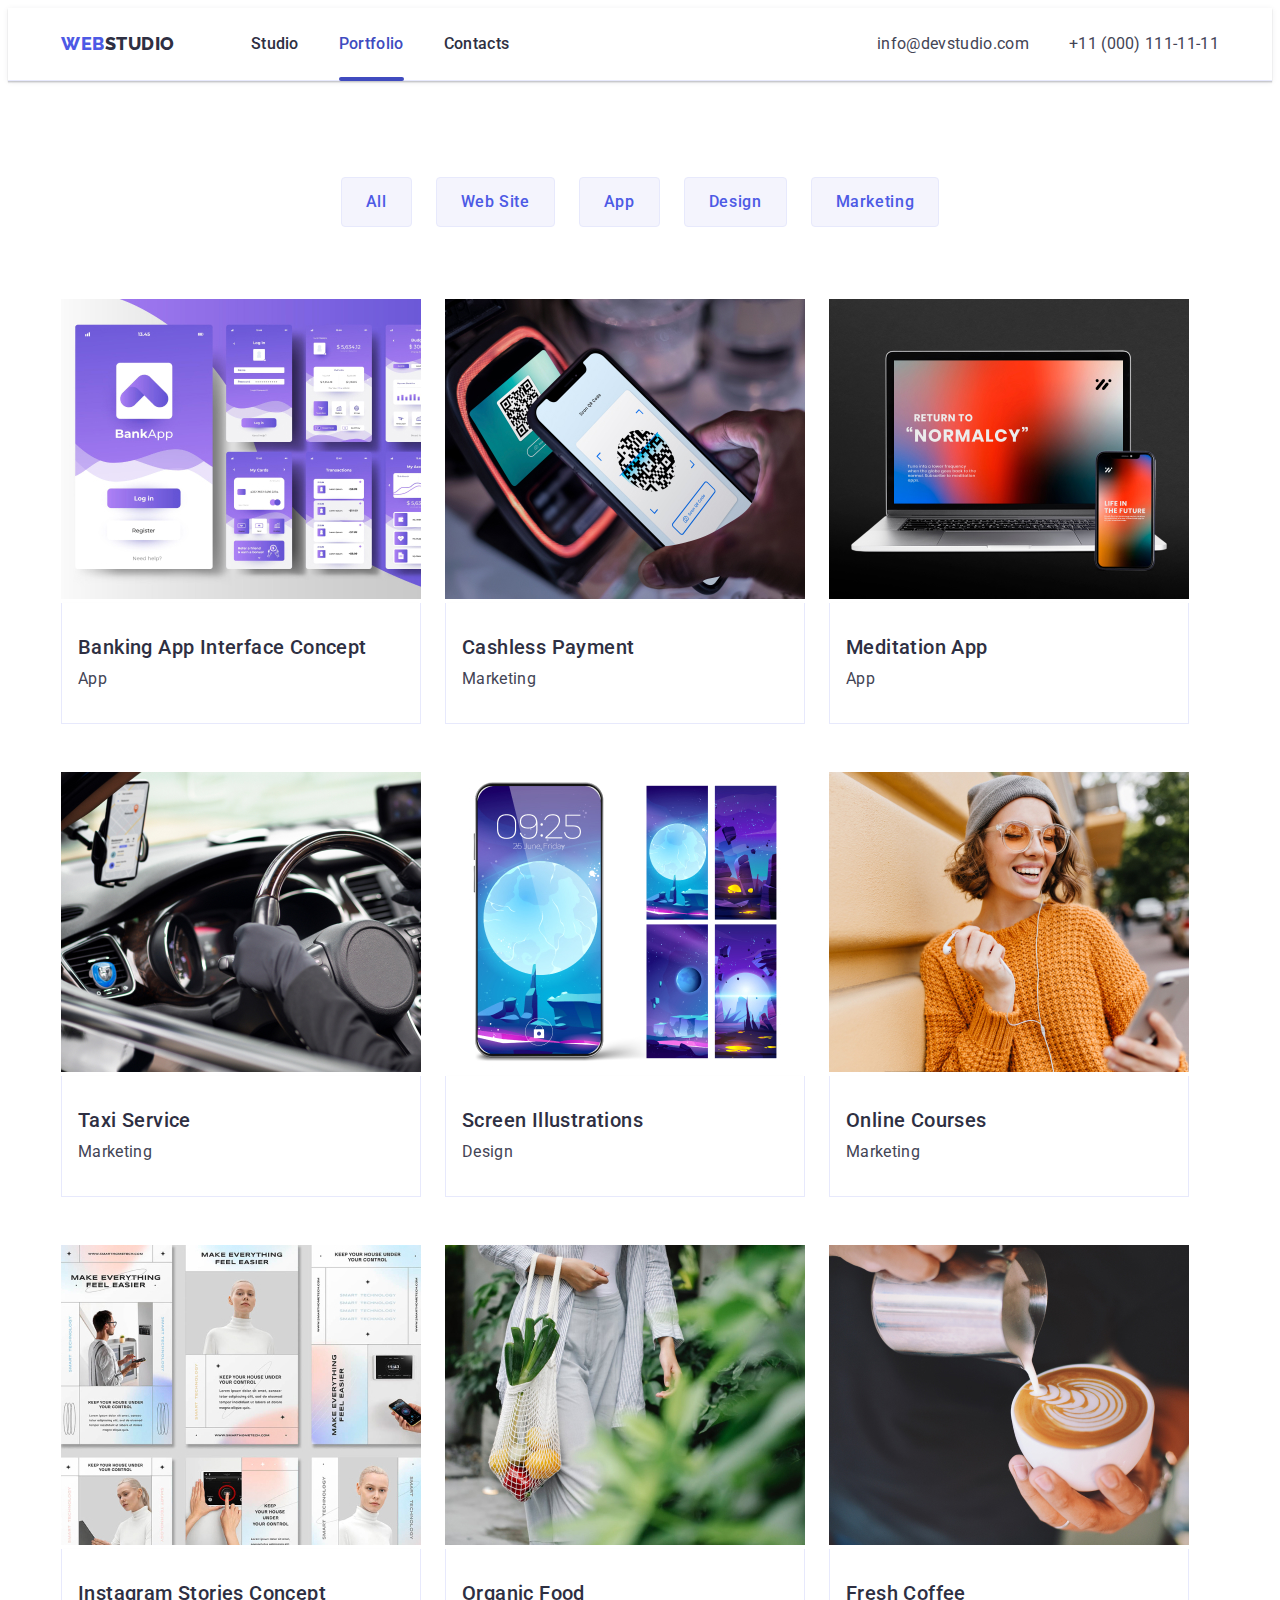
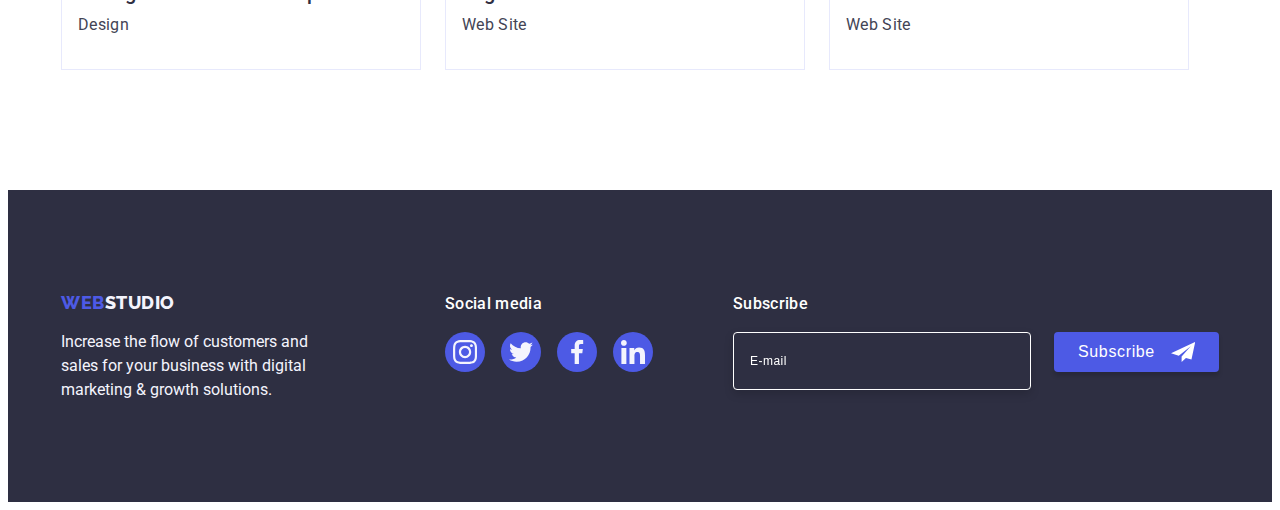
==== portfolio.html @ 1a167551 "Initial commit" ====
<!DOCTYPE html>
<html lang="en">

<head>
    <meta charset="UTF-8">
    <meta http-equiv="X-UA-Compatible" content="IE=edge">
    <meta name="viewport" content="width=device-width, initial-scale=1.0">
    <title>Portfolio</title>
    <link rel="preconnect" href="https://fonts.googleapis.com">
    <link rel="preconnect" href="https://fonts.gstatic.com" crossorigin>
    <link
        href="https://fonts.googleapis.com/css2?family=Raleway:wght@800&family=Roboto:wght@400;500;700;900&display=swap"
        rel="stylesheet">
    <link rel="stylesheet" href="https://cdnjs.cloudflare.com/ajax/libs/modern-normalize/1.1.0/modern-normalize.min.css"
        integrity="sha512-wpPYUAdjBVSE4KJnH1VR1HeZfpl1ub8YT/NKx4PuQ5NmX2tKuGu6U/JRp5y+Y8XG2tV+wKQpNHVUX03MfMFn9Q=="
        crossorigin="anonymous" referrerpolicy="no-referrer">
    <link rel="stylesheet" href="./css/styles.css">
</head>

<body class="page">
    <header class="header">
        <div class="container">
            <nav class="header-navigation">
                <a class="header-logo-web link" href="./index.html">Web<span
                        class="header-logo-studio link">Studio</span>
                </a>

                <ul class="header-navigation-list list">
                    <li class="header-navigation-item"><a class="header-navigation-link link "
                            href="./index.html">Studio</a>
                    </li>
                    <li class="header-navigation-item "><a class="header-navigation-link link current"
                            href="./portfolio.html">Portfolio</a>
                    </li>
                    <li class="header-navigation-item"><a class="header-navigation-link link " href="">Contacts</a>
                    </li>
                </ul>

                <address class="header-address">
                    <ul class="header-address-list list">
                        <li class="header-address-item item"><a class="header-address-link link"
                                href="mailto:info@devstudio.com">info@devstudio.com</a></li>
                        <li class="header-address-item item"><a class="header-address-link link"
                                href="tel:+110001111111">+11
                                (000)
                                111-11-11</a></li>
                    </ul>
                </address>
            </nav>


        </div>

    </header>
    <main>
        <section class="portfolio-main-section">
            <div class="container">
                <h1 class="portfolio-services" hidden>section2</h1>
                <ul class="portfolio-button-list list">
                    <li class="portfolio-button-list-item"><button class="portfolio-button" type="button">All</button>
                    </li>
                    <li class="portfolio-button-list-item"><button class="portfolio-button" type="button">Web
                            Site</button>
                    </li>
                    <li class="portfolio-button-list-item"><button class="portfolio-button" type="button">App</button>
                    </li>
                    <li class="portfolio-button-list-item"><button class="portfolio-button"
                            type="button">Design</button>
                    </li>
                    <li class="portfolio-button-list-item"><button class="portfolio-button"
                            type="button">Marketing</button>
                    </li>
                </ul>







                <ul class="portfolio-services-img-list list">
                    <li class="portfolio-services-img-list-item">
                        <a href="" class="portfolio-link link">
                            <div class="portfolio-wrapper">
                                <img class="portfolio-services-img-list-item-pic" src="./images/img_21.jpg"
                                    alt="mobile application screenshots" height="300" width="360" />
                                <p class="portfolio-services-overlay">
                                    14 Stylish and User-Friendly App Design Concepts · Task
                                    Manager App · Calorie Tracker App · Exotic Fruit Ecommerce
                                    App · Cloud Storage App
                                </p>
                            </div>
                            <div class="services-border">
                                <h2 class="portfolio-services-img-list-item-title">Banking App Interface Concept</h2>
                                <p class="portfolio-services-img-list-item-text">App</p>
                            </div>

                        </a>
                    </li>
                    <li class="portfolio-services-img-list-item">
                        <a href="" class="portfolio-link link">
                            <div class="portfolio-wrapper">
                                <img class="portfolio-services-img-list-item-pic" src="./images/img_22.jpg"
                                    alt="qr code payment" height="300" width="360" />
                                <p class="portfolio-services-overlay">
                                    14 Stylish and User-Friendly App Design Concepts · Task
                                    Manager App · Calorie Tracker App · Exotic Fruit Ecommerce
                                    App · Cloud Storage App
                                </p>
                            </div>
                            <div class="services-border">
                                <h2 class="portfolio-services-img-list-item-title">Cashless Payment</h2>
                                <p class="portfolio-services-img-list-item-text">Marketing</p>
                            </div>

                        </a>
                    </li>
                    <li class="portfolio-services-img-list-item">
                        <a href="" class="portfolio-link link">
                            <div class="portfolio-wrapper">
                                <img class="portfolio-services-img-list-item-pic" src="./images/img_23.jpg"
                                    alt="desctop and app verstion" height="300" width="360" />
                                <p class="portfolio-services-overlay">
                                    14 Stylish and User-Friendly App Design Concepts · Task
                                    Manager App · Calorie Tracker App · Exotic Fruit Ecommerce
                                    App · Cloud Storage App
                                </p>
                            </div>
                            <div class="services-border">
                                <h2 class="portfolio-services-img-list-item-title">Meditation App</h2>
                                <p class="portfolio-services-img-list-item-text">App</p>
                            </div>

                        </a>
                    </li>
                    <li class="portfolio-services-img-list-item">
                        <a href="" class="portfolio-link link">
                            <div class="portfolio-wrapper">
                                <img class="portfolio-services-img-list-item-pic" src="./images/img_24.jpg" alt="driver"
                                    height="300" width="360" />
                                <p class="portfolio-services-overlay">
                                    14 Stylish and User-Friendly App Design Concepts · Task
                                    Manager App · Calorie Tracker App · Exotic Fruit Ecommerce
                                    App · Cloud Storage App
                                </p>
                            </div>
                            <div class="services-border">
                                <h2 class="portfolio-services-img-list-item-title">Taxi Service</h2>
                                <p class="portfolio-services-img-list-item-text">Marketing</p>
                            </div>

                        </a>
                    </li>
                    <li class="portfolio-services-img-list-item">
                        <a href="" class="portfolio-link link">
                            <div class="portfolio-wrapper">
                                <img class="portfolio-services-img-list-item-pic" src="./images/img_25.jpg"
                                    alt="mobile screen logo" height="300" width="360" />
                                <p class="portfolio-services-overlay">
                                    14 Stylish and User-Friendly App Design Concepts · Task
                                    Manager App · Calorie Tracker App · Exotic Fruit Ecommerce
                                    App · Cloud Storage App
                                </p>
                            </div>
                            <div class="services-border">
                                <h2 class="portfolio-services-img-list-item-title">Screen Illustrations</h2>
                                <p class="portfolio-services-img-list-item-text">Design</p>
                            </div>

                        </a>
                    </li>
                    <li class="portfolio-services-img-list-item">
                        <a href="" class="portfolio-link link">
                            <div class="portfolio-wrapper">
                                <img class="portfolio-services-img-list-item-pic" src="./images/img_26.jpg"
                                    alt="woman with phone" height="300" width="360" />
                                <p class="portfolio-services-overlay">
                                    14 Stylish and User-Friendly App Design Concepts · Task
                                    Manager App · Calorie Tracker App · Exotic Fruit Ecommerce
                                    App · Cloud Storage App
                                </p>
                            </div>
                            <div class="services-border">
                                <h2 class="portfolio-services-img-list-item-title">Online Courses</h2>
                                <p class="portfolio-services-img-list-item-text">Marketing</p>
                            </div>

                        </a>
                    </li>
                    <li class="portfolio-services-img-list-item">
                        <a href="" class="portfolio-link link">
                            <div class="portfolio-wrapper">
                                <img class="portfolio-services-img-list-item-pic" src="./images/img_27.jpg"
                                    alt="baners examples" height="300" width="360" />
                                <p class="portfolio-services-overlay">
                                    14 Stylish and User-Friendly App Design Concepts · Task
                                    Manager App · Calorie Tracker App · Exotic Fruit Ecommerce
                                    App · Cloud Storage App
                                </p>
                            </div>
                            <div class="services-border">
                                <h2 class="portfolio-services-img-list-item-title">Instagram Stories Concept</h2>
                                <p class="portfolio-services-img-list-item-text">Design</p>
                            </div>

                        </a>
                    </li>
                    <li class="portfolio-services-img-list-item">
                        <a href="" class="portfolio-link link">
                            <div class="portfolio-wrapper">
                                <img class="portfolio-services-img-list-item-pic" src="./images/img_28.jpg"
                                    alt="food in bag" height="300" width="360" />
                                <p class="portfolio-services-overlay">
                                    14 Stylish and User-Friendly App Design Concepts · Task
                                    Manager App · Calorie Tracker App · Exotic Fruit Ecommerce
                                    App · Cloud Storage App
                                </p>
                            </div>
                            <div class="services-border">
                                <h2 class="portfolio-services-img-list-item-title">Organic Food</h2>
                                <p class="portfolio-services-img-list-item-text">Web Site</p>
                            </div>

                        </a>
                    </li>
                    <li class="portfolio-services-img-list-item">
                        <a href="" class="portfolio-link link">
                            <div class="portfolio-wrapper">
                                <img class="portfolio-services-img-list-item-pic" src="./images/img_29.jpg"
                                    alt="coffee in cup" height="300" width="360" />
                                <p class="portfolio-services-overlay">
                                    14 Stylish and User-Friendly App Design Concepts · Task
                                    Manager App · Calorie Tracker App · Exotic Fruit Ecommerce
                                    App · Cloud Storage App
                                </p>
                            </div>
                            <div class="services-border">
                                <h2 class="portfolio-services-img-list-item-title">Fresh Coffee</h2>
                                <p class="portfolio-services-img-list-item-text">Web Site</p>
                            </div>

                        </a>
                    </li>
                </ul>
            </div>
        </section>

    </main>
    <footer class="footer">
        <div class="container footer-container">
            <div class="footer-contacts-wrapper">
                <a class="footer-logo-web link" href="./index.html">Web<span
                        class="footer-logo-studio link">Studio</span>
                </a>
                <p class="footer-text">Increase the flow of customers and sales for your business with digital marketing
                    &
                    growth solutions.</p>
            </div>

            <div class="footer-social">
                <p class="footer-contacts-title">Social media</p>
                <ul class="footer-contacts-list list">
                    <li class="footer-contacts-list-item">
                        <a class="footer-link" href="">
                            <svg class="footer-button-icon" width="24" height="24">
                                <use href="./images/symbol-defs.svg#icon-instagram-2"></use>
                            </svg>
                        </a>
                    </li>
                    <li class="footer-contacts-list-item">
                        <a class="footer-link" href="">
                            <svg class="footer-button-icon" width="24" height="24">
                                <use href="./images/symbol-defs.svg#icon-twitter-1"></use>
                            </svg>
                        </a>
                    </li>
                    <li class="footer-contacts-list-item">
                        <a class="footer-link" href="">
                            <svg class="footer-button-icon" width="24" height="24">
                                <use href="./images/symbol-defs.svg#icon-facebook-1"></use>
                            </svg>
                        </a>
                    </li>
                    <li class="footer-contacts-list-item">
                        <a class="footer-link" href="">
                            <svg class="footer-button-icon" width="24" height="24">
                                <use href="./images/symbol-defs.svg#icon-linkedin-1"></use>
                            </svg>
                        </a>
                    </li>
                </ul>
            </div>
            <div class="footer-subscribe-wrapper">
                <p class="footer-subscribe__title">Subscribe</p>
                <form class="footer-subscribe-form" name="subscribe">
                    <label class="subscribe-email" for="subscribe-email"></label>
                    <input class="footer-subscribe-input" type="email" name="subscribe-email" id="subscribe-email"
                        placeholder="E-mail" />
                    <button class="footer-subscribe-button" type="submit">
                        Subscribe
                        <svg class="subscribe-icon" width="24px" height="24px">
                            <use href="./images/footer-subscribe-symbol-defs.svg#icon-footer-subscribe"></use>
                        </svg>
                    </button>
                </form>
            </div>
        </div>

        </div>

    </footer>

</body>

</html>
---- css/styles.css ----
/* main text color #2E2F42*/
  /* secondary color #434455*/
  /* accent #F4F4FD*/
  /* secondary accent #FFFFFF */
  /* backgroung main #FFFFFF*/
  /* background  hero #2E2F42*/
  /* background team #F4F4FD */

  :root {
      --primary-text-color: #2E2F42;
      --title-text-color: #434455;
      --main-accent-color: #4D5AE5;
      --accent-color: #F4F4FD;
      --main-buton-color: #404BBF;
      --secondary-accent-color: #FFFFFF;
      --backgroung-main-color: #FFFFFF;
      --background-hero-color: #2E2F42;
      --background-team-color: #F4F4FD;
      --backgroung-button-color: #404BBF;
      --border-button-color: #E7E9FC;
      --form-color: #8e8f99;
  }


  /* Body */
  body {
      background-color: var(--backgroung-main-color);
      color: var(--title-text-color);

      font-family: 'Roboto', sans-serif;

  }

  .img {
      display: block;
      width: 100%;
      height: auto;
  }

  h1,
  h2,
  h3,
  h4,
  h5,
  h6,
  p {
      margin-top: 0;
      margin-bottom: 0;
  }

  .list {
      list-style: none;
      padding-left: 0;
      margin: 0;

  }

  .link {
      text-decoration: none;
  }

  .img {
      display: block;
      max-width: 100%;
      height: auto;


  }

  /* List tag */
  .list {
      list-style: none;
      text-decoration: none
  }



  /* Link tag */
  .link {}

  /* Header */
  .header {
      border-bottom: 1px solid #E7E9FC;
      box-shadow: 0px 2px 1px rgba(46, 47, 66, 0.08),
          0px 1px 1px rgba(46, 47, 66, 0.16), 0px 1px 6px rgba(46, 47, 66, 0.08);

  }

  .container {
      width: 1158px;
      margin-left: auto;
      margin-right: auto;
      padding-left: 15px;
      padding-right: 15px;


  }




  .header-navigation {
      display: flex;
      align-items: center;
  }

  .header-logo-web {
      color: var(--main-accent-color);

      font-family: 'Raleway', sans-serif;
      font-weight: 800;
      font-size: 18px;
      line-height: 1.17;
      letter-spacing: 0.03em;
      text-transform: uppercase
  }

  .header-logo-studio {
      color: var(--primary-text-color);


  }

  .header-navigation-link {
      color: var(--primary-text-color);


      font-weight: 500;
      font-size: 16px;
      line-height: 1.5;
      letter-spacing: 0.02em;
      display: block;
      padding-top: 24px;
      padding-bottom: 24px;
      transition: color 250ms cubic-bezier(0.4, 0, 0.2, 1);
  }

  .header-navigation-list {
      color: var(--primary-text-color);
      margin-top: 0;
      margin-bottom: 0;
      display: flex;
      margin-left: 76px;
      padding-left: 0;

  }

  .header-navigation-link:hover {
      color: var(--main-buton-color);


  }

  .header-navigation-link .link.current {
      color: var(--current-buton-color);

  }

  .header-navigation-link:focus {
      color: var(--main-buton-color);

  }

  .header-navigation-item {
      margin-right: 40px;
      display: block;

  }

  .visually-hidden {
      position: absolute;
      width: 1px;
      height: 1px;
      margin: -1px;
      border: 0;
      padding: 0;

      white-space: nowrap;
      clip-path: inset(100%);
      clip: rect(0 0 0 0);
      overflow: hidden;
  }

  .current {
      color: var(--main-buton-color);
      position: relative;
  }

  .current::after {
      content: "";
      display: block;
      width: 100%;
      height: 4px;
      border-radius: 2px;
      background-color: var(--main-buton-color);
      position: absolute;
      bottom: -1px;
  }


  .container .header-navigation {
      display: flex;
  }

  .header-navigation-item:last-child {
      margin-right: 0;
  }


  .header-address {
      font-style: normal;
      margin-left: auto;
  }

  .header-address-list {
      padding: 0;
      margin: 0;
      display: flex;
      margin-left: auto;

  }

  .header-address-item {}

  .header-address-list .item+.item {
      margin-left: 40px;

  }

  .header-address-link {
      color: var(--title-text-color);

      font-size: 16px;
      line-height: 1.5;
      font-style: normal;
      letter-spacing: 0.02em;
      padding-bottom: 24px;
      padding-top: 24px;
      display: block;
      transition: color 250ms cubic-bezier(0.4, 0, 0.2, 1);
  }

  .header-address-link:hover {
      color: var(--backgroung-button-color);

  }


  .header-address-link:focus {
      color: var(--backgroung-button-color);

  }

  /* Main 1*/
  .hero-section {
      background-color: var(--background-hero-color);
      text-align: center;

      display: block;

      padding-top: 188px;
      padding-bottom: 188px;

      max-width: 1440px;

      margin-left: auto;
      margin-right: auto;
      background-image: linear-gradient(to right,
              rgba(46, 47, 66, 0.7),
              rgba(46, 47, 66, 0.7)),
          url(../images/people-office\ 1\ \(1\).jpg);
      background-repeat: no-repeat;
      background-size: cover;
      background-position: center;












  }

  .hero-section-text {
      color: var(--secondary-accent-color);

      font-weight: 700;
      font-size: 56px;
      line-height: 1.07;
      text-align: center;
      letter-spacing: 0.02em;
      max-width: 496px;
      margin: 0 auto;





  }

  .hero-section-button {
      color: var(--secondary-accent-color);
      background-color: var(--main-accent-color);

      font-family: "Roboto", sans-serif;
      font-weight: 500;
      font-size: 16px;
      line-height: 1.5;
      letter-spacing: 0.04em;
      cursor: pointer;
      padding: 16px 32px;
      text-align: center;
      border-radius: 4px;
      border-color: transparent;
      margin-top: 48px;
      box-shadow: 0px 4px 4px rgba(0, 0, 0, 0.15);
      transition: background-color 250ms cubic-bezier(0.4, 0, 0.2, 1);




  }



  .hero-section-button:hover {
      color: var(--secondary-accent-color);
      background-color: var(--backgroung-button-color)
  }

  .hero-section-button:focus {
      color: var(--secondary-accent-color);
      background-color: var(--backgroung-button-color)
  }

  /*modal*/
  .backdrop {
      position: fixed;
      top: 0;
      left: 0;
      width: 100%;
      height: 100%;
      opacity: 1;
      background-color: rgba(46, 47, 66, 0.4);
      transition: opacity 250ms cubic-bezier(0.4, 0, 0.2, 1),
          visibility 250ms cubic-bezier(0.4, 0, 0.2, 1);
  }

  .backdrop.is-hidden {
      opacity: 0;
      pointer-events: none;
      visibility: hidden;
  }

  .modal {
      position: absolute;
      padding-top: 72px;
      padding-right: 24px;
      padding-left: 24px;
      padding-bottom: 24px;

      top: 50%;
      left: 50%;
      transform: translate(-50%, -50%);
      width: 408px;
      height: 584px;
      background-color: #fcfcfc;
      box-shadow: 0px 1px 1px rgba(0, 0, 0, 0.14), 0px 1px 3px rgba(0, 0, 0, 0.12),
          0px 2px 1px rgba(0, 0, 0, 0.2);
      border-radius: 4px;
      transition: opacity 250ms cubic-bezier(0.4, 0, 0.2, 1),
          visibility 250ms cubic-bezier(0.4, 0, 0.2, 1);
  }

  .button-close-window {
      position: absolute;
      top: 24px;
      right: 24px;
      display: flex;
      justify-content: center;
      align-items: center;
      width: 24px;
      height: 24px;
      background-color: var(--border-button-color);
      border: 1px solid rgba(0, 0, 0, 0.1);
      border-radius: 50%;
      transition: background-color 250ms cubic-bezier(0.4, 0, 0.2, 1),
          fill 250ms cubic-bezier(0.4, 0, 0.2, 1);
      cursor: pointer;
  }

  .button-close-window:hover {
      fill: var(--secondary-accent-color);
      background-color: var(--backgroung-button-color);
  }

  .button-close-window:focus {
      fill: var(--secondary-accent-color);
      background-color: var(--backgroung-button-color);
  }

  .modal-title {
      font-weight: 500;
      font-size: 16px;
      line-height: 1.5;
      text-align: center;
      letter-spacing: 0.02em;
      color: var(--primary-text-color);
      margin-bottom: 16px;
  }

  .form-recall-button {
      display: block;
      margin: 0 auto;
      width: 169px;
      padding: 16px 32px;
      background: var(--main-accent-color);
      border: none;
      border-radius: 4px;
      cursor: pointer;
      font-size: 16px;
      line-height: 1.5;
      font-weight: 700;
      box-shadow: 0px 4px 4px rgba(0, 0, 0, 0.15);
      color: var(--secondary-accent-color);
      letter-spacing: 0.04em;
  }

  .form-field {
      margin-bottom: 8px;



  }

  .form-field-label {
      display: block;
      font-size: 12px;
      letter-spacing: 0.04em;
      line-height: 1.17;
      color: var(--form-color);
      margin-bottom: 4px;

  }

  .form-field-wrapper {
      position: relative;
  }

  .form-field-wrapper:focus-within .form-field-input {
      border-color: var(--main-accent-color);
  }

  .form-field-wrapper:focus-within .form-field-icon {
      fill: var(--main-accent-color);
  }

  .form-field-comment {
      margin-bottom: 16px;
  }

  .form-field-comment:focus-within .comment-input {
      border-color: var(--main-accent-color);
  }

  .form-field-input {

      padding-left: 34px;
      width: 100%;
      height: 40px;
      border: 1px solid rgba(46, 47, 66, 0.4);
      border-radius: 4px;
      outline: transparent;
      transition-property: border-color;
      transition-duration: 250ms;
      transition-timing-function: cubic-bezier(0.4, 0, 0.2, 1);
  }

  .form-field-input::placeholder {
      line-height: 1.17;
      letter-spacing: 0.01em;
      color: rgba(46, 47, 66, 0.4);

  }

  .comment-input {
      display: block;
      height: 120px;
      width: 100%;
      padding: 8px 16px;
      resize: none;
      font-size: 12px;
      border: 1px solid rgba(46, 47, 66, 0.4);
      border-radius: 4px;
      outline: transparent;
      transition-property: border-color;
      transition-duration: 250ms;
      transition-timing-function: cubic-bezier(0.4, 0, 0.2, 1);
  }

  .form-field-icon {
      position: absolute;
      top: 50%;
      left: 12px;
      transform: translateY(-50%);
      fill: var(--background-hero-color);
      transition: fill 250ms cubic-bezier(0.4, 0, 0.2, 1);
  }

  .check-wrapper {
      display: flex;
      align-items: center;
      justify-content: center;
      margin-bottom: 24px;
      gap: 8px;
      cursor: pointer;


  }

  .check-input {
      width: 1px;
      height: 1px;
      margin: -1px;
      border: 0;
      padding: 0;
      white-space: nowrap;
      clip-path: inset(100%);
      clip: rect(0 0 0 0);
      overflow: hidden;
  }

  .check-input:checked~.check-icon-complete {
      fill: var(--background-team-color);
      background-color: var(--backgroung-button-color);
      border: 0px solid var(--main-accent-color);
      padding: 4px 3px;
  }

  .check-icon-complete {
      fill: transparent;
      border: 2px var(--form-color) solid;
      border-radius: 2px;
      transition: fill 250ms, border-color 250ms cubic-bezier(0.4, 0, 0.2, 1);
  }

  .check-privacy-text {
      display: block;
      line-height: 1.17;
      font-size: 12px;
      line-height: 14px;
      letter-spacing: 0.04em;
      color: var(--form-color);
  }

  .form-recall-button {
      display: block;
      margin: 0 auto;
      width: 169px;
      padding: 16px 32px;
      background: var(--main-accent-color);
      border: none;
      border-radius: 4px;
      cursor: pointer;
      font-size: 16px;
      line-height: 1.5;
      font-weight: 700;
      box-shadow: 0px 4px 4px rgba(0, 0, 0, 0.15);
      color: var(--backgroung-main-color);
      letter-spacing: 0.04em;
  }

  .policy-link {
      color: var(--main-accent-color);
      text-decoration: underline;
  }

  /* Main 2 */
  .goals-section {
      padding-top: 120px;
      padding-bottom: 120px;
  }

  .goals-section-title {
      margin-top: 0;
  }

  .goals-section-list {
      margin-top: 0;
      padding-left: 0;
      display: flex;
      margin-bottom: 0;
  }

  .goals-section-list-item {
      margin-right: 24px;
  }

  .goals-section-list-item::before {
      display: block;
      height: 112px;
      background-color: var(--accent-color);
      content: "";

      background-repeat: no-repeat;
      background-position: center;
      margin-bottom: 8px;
  }

  .goals-section-list-item.strategy::before {
      background-image: url(../images/Group\ \(4\).svg);


  }

  .goals-section-list-item.punctuality::before {
      background-image: url(../images/clock\ 1.svg);


  }

  .goals-section-list-item.diligence::before {
      background-image: url(../images/diagram\ 1.svg);


  }

  .goals-section-list-item.technologies::before {
      background-image: url(../images/astronaut\ 1.svg);


  }

  .goals-section-list-item:last-child {
      margin-right: 0;
  }

  .goals-section-list-title {
      color: var(--primary-text-color);

      font-weight: 500;
      font-size: 20px;
      line-height: 1.2;
      letter-spacing: 0.02em;


  }

  .goals-section-list-text {
      color: var(--title-text-color);

      font-size: 16px;
      line-height: 1.5;
      letter-spacing: 0.02em;
      margin-top: 8px;
      width: 264px;



  }

  .goals-section-list-text:last-child {
      margin-right: 0;
  }

  /* Main 3 */
  .examples {

      padding-bottom: 120px;
  }

  .examples-title {
      color: var(--primary-text-color);

      font-weight: 700;
      font-size: 36px;
      line-height: 1.11;
      text-align: center;
      letter-spacing: 0.02em;
      text-transform: capitalize;

  }

  .examples-list {
      margin-bottom: 0;
      margin-top: 72px;
      display: flex;
      justify-content: center;
      padding-left: 0;
  }

  .examples-list-item {
      margin-right: 24px;
      margin-left: 0;

  }


  .examples-list-item:last-child {
      margin-right: 0;
  }



  .examples-list-img {}

  /* Main 4 */
  .team-section {
      background-color: var(--background-team-color);

      padding-top: 120px;
      padding-bottom: 120px;

      text-align: center;
      justify-content: center;
      align-items: center;

      display: block;




  }

  .team-title {
      color: var(--primary-text-color);

      font-weight: 700;
      font-size: 36px;
      line-height: 1.11;
      text-align: center;
      letter-spacing: 0.02em;
      text-transform: capitalize;






  }

  .team-list {

      margin-top: 72px;
      margin-left: 0;
      display: flex;
      justify-content: center;
      align-items: center;
      padding-left: 0;
      margin-bottom: 0;

  }

  .team-list-item {
      background-color: var(--backgroung-main-color);

      margin-right: 24px;
      margin-left: 0;
      padding-bottom: 32px;
      box-shadow: 0px 1px 6px rgba(46, 47, 66, 0.08), 0px 1px 1px rgba(46, 47, 66, 0.16), 0px 2px 1px rgba(46, 47, 66, 0.08);
      border-radius: 0px 0px 4px 4px;
  }

  .team-list-item:last-child {
      margin-right: 0;
  }

  .team-list-item-img {

      margin-bottom: 32px;
  }

  .team-list-item-title {
      color: var(--primary-text-color);

      font-weight: 500;
      font-size: 20px;
      line-height: 1.2;
      text-align: center;
      letter-spacing: 0.02em;



  }

  .team-list-item-text {
      color: var(--title-text-color);

      font-size: 16px;
      line-height: 1.5;
      text-align: center;
      letter-spacing: 0.02em;
      margin-top: 8px;



  }

  .team-socmedia-list {
      display: flex;
      justify-content: center;
      gap: 24px;
      margin-top: 8px;
  }

  .team-socmedia-item {
      width: 40px;
      height: 40px;
  }

  .team-socmedia-link {
      width: 100%;
      height: 100%;
      border-radius: 50%;
      background-color: var(--main-accent-color);
      color: var(--secondary-accent-color);
      display: flex;
      align-items: center;
      justify-content: center;

      transition: background-color 250ms cubic-bezier(0.4, 0, 0.2, 1);
  }

  .team-socmedia-link:hover,
  .team-socmedia-link:focus {
      background-color: var(--backgroung-button-color);
  }

  .team-socmedia-icon {
      fill: currentColor;
  }

  .customers {
      padding-top: 120px;
      padding-bottom: 120px;
  }

  .customers-title {
      text-align: center;
      font-size: 36px;
      font-weight: 700;
      text-align: center;
      letter-spacing: 0.02em;
      text-transform: capitalize;
      color: var(--primary-text-color);
      line-height: 1.11;
      margin-bottom: 72px;
  }

  .customer-list {
      display: flex;
      align-items: center;
      justify-content: center;
      gap: 24px;

  }

  .customers-link {
      display: flex;
      align-items: center;
      justify-content: center;
      width: 168px;
      height: 88px;
      border-radius: 4px;
      border: 1px solid #8E8F99;
      transition: border 250ms cubic-bezier(0.4, 0, 0.2, 1), fill 250ms cubic-bezier(0.4, 0, 0.2, 1);
  }

  .customers-icon {
      width: 104px;
      height: 56px;
      fill: #8e8f99;
  }

  .customers-link:is(:hover, :focus) {
      border: 1px solid var(--backgroung-button-color);

  }

  .customers-link:is(:hover, :focus) .customers-icon {
      fill: #404BBF;
  }

  /* Footer */
  .footer {
      background-color: var(--background-hero-color);

      text-decoration: none;
      padding-top: 102px;
      padding-bottom: 100px;
      display: flex;
  }



  .footer-logo-web {
      color: var(--main-accent-color);

      font-family: 'Raleway', sans-serif;
      font-style: normal;
      font-weight: 800;
      font-size: 18px;
      line-height: 1.17;
      letter-spacing: 0.03em;
      text-transform: uppercase;


  }

  .footer-logo-studio {
      color: var(--accent-color);



  }

  .footer-text {
      color: var(--accent-color);
      font-family: 'Roboto';

      font-size: 16px;
      line-height: 1.5;
      width: 264px;
      margin-top: 17px;



  }

  .footer-container {

      display: flex;
  }

  .footer-contacts {}

  .footer-contacts-wrapper {
      margin-right: 120px;
  }

  .footer-contacts-list {
      width: 208px;
      display: flex;
      justify-content: space-between;
  }

  .footer-contacts-list-item {
      width: 40px;
      height: 40px;
  }

  .footer-contacts-title {
      color: var(--secondary-accent-color);
      display: inline-block;
      font-weight: 500;
      font-size: 16px;
      line-height: 1.5;
      letter-spacing: 0.02em;
      margin-bottom: 16px;


  }

  .footer-link {
      display: flex;
      justify-content: center;
      align-items: center;
      width: 40px;
      height: 40px;
      border-radius: 50%;
      background-color: var(--main-accent-color);
      color: var(--secondary-accent-color);
      transition: background-color 250ms cubic-bezier(0.4, 0, 0.2, 1);
  }

  .footer-link:hover,
  .footer-link:focus {
      background-color: #31D0AA;
  }

  .footer-button {
      padding: 0;
      width: 100%;
      height: 100%;
      display: flex;
      justify-content: center;
      align-items: center;
      border-radius: 50%;

  }

  .footer-button-icon {

      fill: currentColor;

  }

  .footer-link {}

  .footer-subscribe__title {
      font-weight: 500;
      line-height: 1.5;
      letter-spacing: 0.02em;
      color: var(--backgroung-main-color);
      margin-bottom: 16px;

  }

  .footer-subscribe-form {
      display: flex;
  }

  .footer-subscribe-wrapper {
      margin-left: 80px;
  }


  .footer-subscribe-input {

      width: 264px;
      padding: 8px 16px;
      height: 40px;
      font-size: 12px;
      letter-spacing: 0.04em;
      color: #ffffff;
      background: var(--background-hero-color);
      border: 1px solid var(--backgroung-main-color);
      filter: drop-shadow(0px 4px 4px rgba(0, 0, 0, 0.15));
      border-radius: 4px;
      outline: none;
      transition: border-color 250ms cubic-bezier(0.4, 0, 0.2, 1);

  }

  .footer-subscribe-input:focus {
      border: 1px solid var(--main-accent-color);
  }

  .footer-subscribe-input::placeholder {
      color: var(--backgroung-main-color);
  }

  .footer-subscribe-button {
      /* position: relative; */
      display: flex;
      align-items: center;
      gap: 16px;
      margin-left: 23px;
      width: 165px;
      height: 40px;
      color: var(--backgroung-main-color);
      background-color: var(--main-accent-color);
      border: none;
      border-radius: 4px;
      text-align: left;
      padding: 8px 0px 8px 24px;
      font-weight: 500;
      font-size: 16px;
      line-height: 1.5;
      letter-spacing: 0.04em;
      cursor: pointer;
      box-shadow: 0px 4px 4px rgba(0, 0, 0, 0.15);
      transition: background-color 250ms cubic-bezier(0.4, 0, 0.2, 1),
          box-shadow 250ms cubic-bezier(0.4, 0, 0.2, 1);
  }

  .footer-subscribe-button:hover,
  .footer-subscribe-button:focus {
      background-color: var(--main-buton-color);
      box-shadow: 0px 4px 4px rgba(0, 0, 0, 0.15);
  }

  .subscribe-icon {
      fill: var(--backgroung-main-color);
  }


  /* Portfolio page 2 */

  .portfolio-main-section {

      padding-top: 96px;
      padding-bottom: 120px;
  }

  .portfolio-button-list {

      margin-bottom: 72px;
      display: flex;
      justify-content: center;
      padding-left: 0;
      margin-top: 0;


  }



  .portfolio-button-list-item {
      margin-right: 24px;
  }

  .portfolio-button-list-item:last-child {
      margin-right: 0;
  }

  .portfolio-button {
      background-color: var(--accent-color);
      color: var(--main-accent-color);

      font-family: "Roboto", sans-serif;
      font-weight: 500;
      font-size: 16px;
      line-height: 1.5;
      align-items: center;
      text-align: center;
      letter-spacing: 0.04em;
      cursor: pointer;
      padding: 12px 24px;
      border: 1px solid;
      border-radius: 4px;
      border-color: var(--border-button-color);
      transition: background-color 250ms cubic-bezier(0.4, 0, 0.2, 1),
          color 250ms cubic-bezier(0.4, 0, 0.2, 1),
          border-color 250ms cubic-bezier(0.4, 0, 0.2, 1),
          box-shadow 250ms cubic-bezier(0.4, 0, 0.2, 1);


  }

  .portfolio-button:hover {
      background-color: var(--backgroung-button-color);
      color: var(--secondary-accent-color);
      border-color: transparent;
      box-shadow: 0px 3px 1px rgba(0, 0, 0, 0.1), 0px 2px 1px rgba(0, 0, 0, 0.08),
          0px 2px 2px rgba(0, 0, 0, 0.12);

  }

  .portfolio-button:focus {
      background-color: var(--backgroung-button-color);
      color: var(--secondary-accent-color);
      border-color: transparent;
      box-shadow: 0px 3px 1px rgba(0, 0, 0, 0.1), 0px 2px 1px rgba(0, 0, 0, 0.08),
          0px 2px 2px rgba(0, 0, 0, 0.12);
  }

  /* Main 2 */



  .portfolio-services {}

  .portfolio-services-img-list {

      display: flex;
      flex-wrap: wrap;
      gap: 48px 24px;
  }

  .portfolio-services-overlay {
      position: absolute;
      font-size: 16px;
      line-height: 1.5;
      letter-spacing: 0.02em;
      color: var(--backgroung-main-color);
      background: var(--main-accent-color);
      box-shadow: 0px 4px 4px rgba(0, 0, 0, 0.25);
      padding: 40px 32px;
      transition: transform 250ms cubic-bezier(0.4, 0, 0.2, 1);
      display: block;
      height: 100%;

  }

  .portfolio-link:hover .portfolio-services-overlay {
      transform: translateY(-100%);
  }

  .portfolio-link:focus .portfolio-services-overlay {
      transform: translateY(-100%);
  }

  .portfolio-wrapper {
      position: relative;
      overflow: hidden;
  }

  .portfolio-services-img-list-item {}

  .portfolio-link {
      margin-top: 0;
      padding-top: 0;

  }

  .services-border {

      border-bottom: 1px solid #E7E9FC;
      border-left: 1px solid #E7E9FC;
      border-right: 1px solid #E7E9FC;


      padding-top: 32px;
      padding-bottom: 32px;
      padding-left: 16px;
      padding-right: 16px;

  }

  .portfolio-services-img-list-item:nth-last-child(-n+3) {}



  .portfolio-services-img-list-item:nth-child(3n) {}

  .portfolio-link {
      color: var(--background-hero-color);
      display: block;
      transition: box-shadow 250ms cubic-bezier(0.4, 0, 0.2, 1);
  }

  .portfolio-link:hover,
  .portfolio-link:focus {
      box-shadow: 0px 1px 6px rgba(46, 47, 66, 0.08), 0px 1px 1px rgba(46, 47, 66, 0.16), 0px 2px 1px rgba(46, 47, 66, 0.08);
  }

  .portfolio-services-img-list-item-pic {}

  .portfolio-services-img-list-item-title {
      color: var(--primary-text-color);

      font-weight: 500;
      font-size: 20px;
      line-height: 1.2;
      letter-spacing: 0.02em;





  }

  .portfolio-services-img-list-item-text {
      color: var(--title-text-color);

      font-size: 16px;
      line-height: 1.5;
      letter-spacing: 0.02em;
      margin-top: 8px;





  }
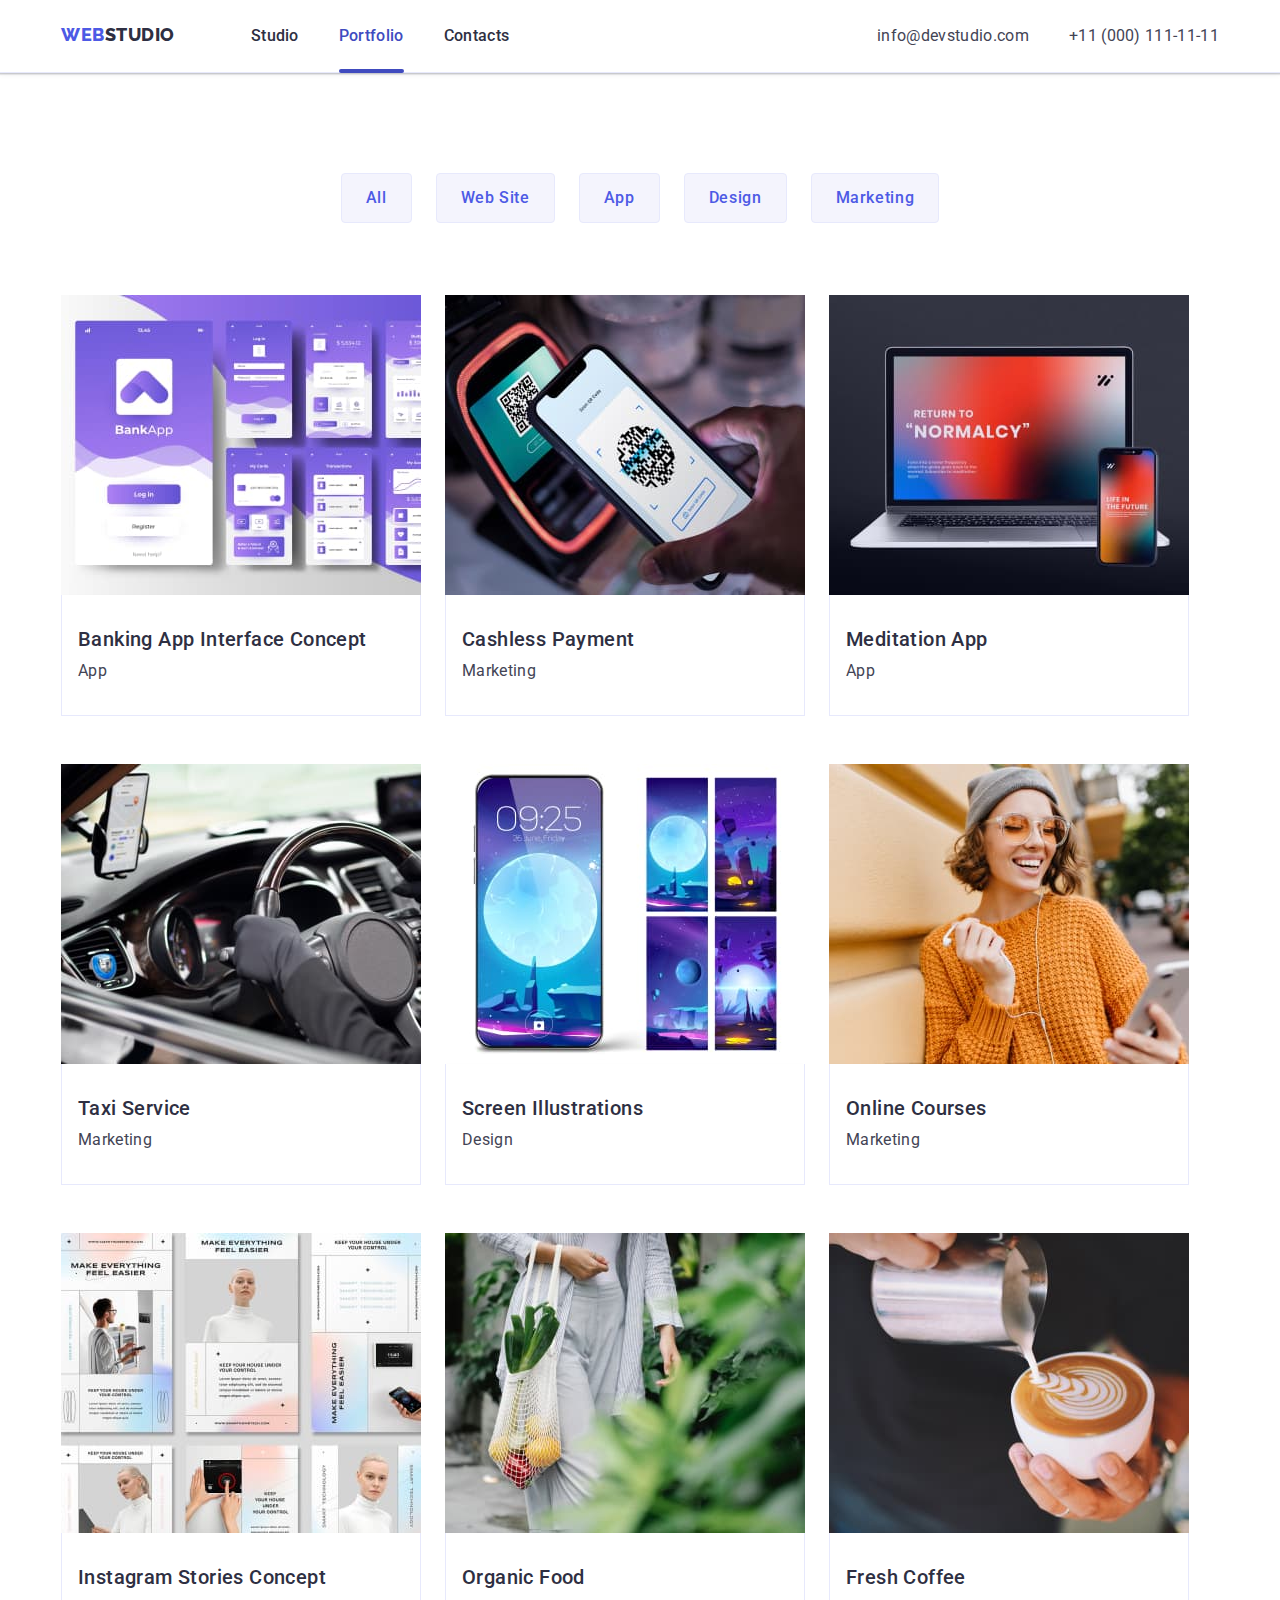
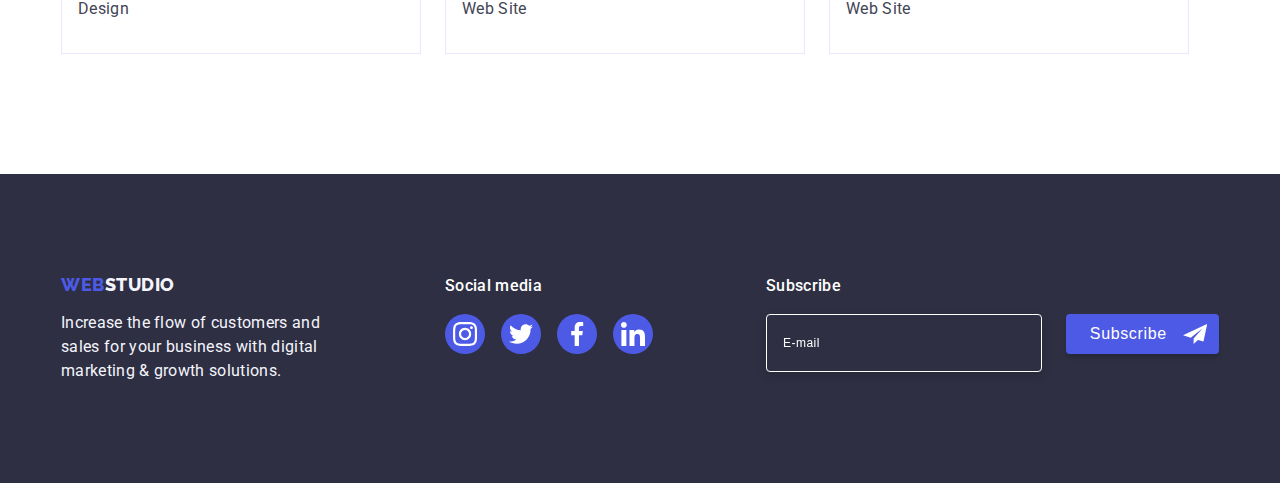
==== commit eced77f7: "fix" ====
--- a/portfolio.html
+++ b/portfolio.html
@@ -17,279 +17,521 @@
     <link rel="stylesheet" href="./css/styles.css">
 </head>
 
-<body class="page">
+<body>
+    <!-- Здесь размещается шапка сайта -->
     <header class="header">
-        <div class="container">
-            <nav class="header-navigation">
-                <a class="header-logo-web link" href="./index.html">Web<span
-                        class="header-logo-studio link">Studio</span>
-                </a>
-
-                <ul class="header-navigation-list list">
-                    <li class="header-navigation-item"><a class="header-navigation-link link "
-                            href="./index.html">Studio</a>
-                    </li>
-                    <li class="header-navigation-item "><a class="header-navigation-link link current"
-                            href="./portfolio.html">Portfolio</a>
-                    </li>
-                    <li class="header-navigation-item"><a class="header-navigation-link link " href="">Contacts</a>
-                    </li>
-                </ul>
-
-                <address class="header-address">
-                    <ul class="header-address-list list">
-                        <li class="header-address-item item"><a class="header-address-link link"
-                                href="mailto:info@devstudio.com">info@devstudio.com</a></li>
-                        <li class="header-address-item item"><a class="header-address-link link"
-                                href="tel:+110001111111">+11
-                                (000)
-                                111-11-11</a></li>
-                    </ul>
-                </address>
+        <div class="container header__wrapper">
+            <!-- Блок навигации -->
+            <nav class="header__navigation">
+                <a class="header__navigation-logo" href="./index.html">Web<span
+                        class="header__logo-span">Studio</span></a>
+                <ul class="header__navigation-list">
+                    <li class="header__nav-item">
+                        <a class="header__nav-link" href="./index.html">Studio</a>
+                    </li>
+
+                    <li class="header__nav-item">
+                        <a class="header__nav-link current" href="./portfolio.html">Portfolio</a>
+                    </li>
+
+                    <li class="header__nav-item">
+                        <a class="header__nav-link" href="">Contacts</a>
+                    </li>
+                </ul>
             </nav>
 
-
+            <button class="burger-button menu-toggle js-open-menu" aria-expanded="false" aria-controls="mobile-menu">
+                <svg width="30" height="19">
+                    <use href="./images/icons.svg#icon-burger"></use>
+                </svg>
+            </button>
+
+            <!-- mobile-menu -->
+            <div class="menu-container js-menu-container" id="mobile-menu">
+                <button class="burger-close js-close-menu">
+                    <svg width="24" height="24">
+                        <use href="./images/icons.svg#icon-burger-close"></use>
+                    </svg>
+                </button>
+
+                <ul class="mobile-navigation__menu-list">
+                    <li class="mobile-navigation__menu-item">
+                        <a class="mobile-navigation__menu-link" href="./index.html">Studio</a>
+                    </li>
+
+                    <li class="mobile-navigation__menu-item">
+                        <a class="mobile-navigation__menu-link current_mobile" href="./portfolio.html">Portfolio</a>
+                    </li>
+
+                    <li class="mobile-navigation__menu-item">
+                        <a class="mobile-navigation__menu-link" href="#">Contacts</a>
+                    </li>
+                </ul>
+
+                <ul class="mobile-contacts_list">
+                    <li class="mobile-contacts_item">
+                        <a class="mobile-contacts_link mobile-contacts__tel" href="tel:+110001111111">+11 (000)
+                            111-11-11</a>
+                    </li>
+
+                    <li class="mobile-contacts_item">
+                        <a class="mobile-contacts_link mobile-contacts__mail"
+                            href="mailto:info@devstudio.com">info@devstudio.com</a>
+                    </li>
+                </ul>
+
+                <ul class="mobile__social-list">
+                    <li class="mobile__social-item">
+                        <a class="mobile__social-links" href="#">
+                            <svg class="mobile__social-icon" width="40" height="40">
+                                <use href="./images/icons.svg#icon-instagram"></use>
+                            </svg>
+                        </a>
+                    </li>
+                    <li class="mobile__social-item">
+                        <a class="mobile__social-links" href="#">
+                            <svg class="mobile__social-icon" width="40" height="40">
+                                <use href="./images/icons.svg#icon-twitter"></use>
+                            </svg>
+                        </a>
+                    </li>
+                    <li class="mobile__social-item">
+                        <a class="mobile__social-links" href="#">
+                            <svg class="mobile__social-icon" width="40" height="40">
+                                <use href="./images/icons.svg#icon-facebook"></use>
+                            </svg>
+                        </a>
+                    </li>
+                    <li class="mobile__social-item">
+                        <a class="mobile__social-links" href="#">
+                            <svg class="mobile__social-icon" width="40" height="40">
+                                <use href="./images/icons.svg#icon-linkedin"></use>
+                            </svg>
+                        </a>
+                    </li>
+                </ul>
+            </div>
+
+            <!-- Блок контактной информации -->
+            <address class="header__address">
+                <ul class="header__contact-list">
+                    <li class="header__contact-item">
+                        <a class="header__contact-link" href="mailto:info@devstudio.com">info@devstudio.com</a>
+                    </li>
+
+                    <li class="header__contact-item">
+                        <a class="header__contact-link" href="tel:+110001111111">+11 (000) 111-11-11</a>
+                    </li>
+                </ul>
+            </address>
         </div>
-
     </header>
+
+
+    <!-- Здесь размещается весь контент страницы -->
     <main>
-        <section class="portfolio-main-section">
+        <section class="section portfolio">
             <div class="container">
-                <h1 class="portfolio-services" hidden>section2</h1>
-                <ul class="portfolio-button-list list">
-                    <li class="portfolio-button-list-item"><button class="portfolio-button" type="button">All</button>
-                    </li>
-                    <li class="portfolio-button-list-item"><button class="portfolio-button" type="button">Web
-                            Site</button>
-                    </li>
-                    <li class="portfolio-button-list-item"><button class="portfolio-button" type="button">App</button>
-                    </li>
-                    <li class="portfolio-button-list-item"><button class="portfolio-button"
-                            type="button">Design</button>
-                    </li>
-                    <li class="portfolio-button-list-item"><button class="portfolio-button"
-                            type="button">Marketing</button>
-                    </li>
-                </ul>
-
-
-
-
-
-
-
-                <ul class="portfolio-services-img-list list">
-                    <li class="portfolio-services-img-list-item">
-                        <a href="" class="portfolio-link link">
-                            <div class="portfolio-wrapper">
-                                <img class="portfolio-services-img-list-item-pic" src="./images/img_21.jpg"
-                                    alt="mobile application screenshots" height="300" width="360" />
-                                <p class="portfolio-services-overlay">
-                                    14 Stylish and User-Friendly App Design Concepts · Task
-                                    Manager App · Calorie Tracker App · Exotic Fruit Ecommerce
-                                    App · Cloud Storage App
-                                </p>
-                            </div>
-                            <div class="services-border">
-                                <h2 class="portfolio-services-img-list-item-title">Banking App Interface Concept</h2>
-                                <p class="portfolio-services-img-list-item-text">App</p>
-                            </div>
-
-                        </a>
-                    </li>
-                    <li class="portfolio-services-img-list-item">
-                        <a href="" class="portfolio-link link">
-                            <div class="portfolio-wrapper">
-                                <img class="portfolio-services-img-list-item-pic" src="./images/img_22.jpg"
-                                    alt="qr code payment" height="300" width="360" />
-                                <p class="portfolio-services-overlay">
-                                    14 Stylish and User-Friendly App Design Concepts · Task
-                                    Manager App · Calorie Tracker App · Exotic Fruit Ecommerce
-                                    App · Cloud Storage App
-                                </p>
-                            </div>
-                            <div class="services-border">
-                                <h2 class="portfolio-services-img-list-item-title">Cashless Payment</h2>
-                                <p class="portfolio-services-img-list-item-text">Marketing</p>
-                            </div>
-
-                        </a>
-                    </li>
-                    <li class="portfolio-services-img-list-item">
-                        <a href="" class="portfolio-link link">
-                            <div class="portfolio-wrapper">
-                                <img class="portfolio-services-img-list-item-pic" src="./images/img_23.jpg"
-                                    alt="desctop and app verstion" height="300" width="360" />
-                                <p class="portfolio-services-overlay">
-                                    14 Stylish and User-Friendly App Design Concepts · Task
-                                    Manager App · Calorie Tracker App · Exotic Fruit Ecommerce
-                                    App · Cloud Storage App
-                                </p>
-                            </div>
-                            <div class="services-border">
-                                <h2 class="portfolio-services-img-list-item-title">Meditation App</h2>
-                                <p class="portfolio-services-img-list-item-text">App</p>
-                            </div>
-
-                        </a>
-                    </li>
-                    <li class="portfolio-services-img-list-item">
-                        <a href="" class="portfolio-link link">
-                            <div class="portfolio-wrapper">
-                                <img class="portfolio-services-img-list-item-pic" src="./images/img_24.jpg" alt="driver"
-                                    height="300" width="360" />
-                                <p class="portfolio-services-overlay">
-                                    14 Stylish and User-Friendly App Design Concepts · Task
-                                    Manager App · Calorie Tracker App · Exotic Fruit Ecommerce
-                                    App · Cloud Storage App
-                                </p>
-                            </div>
-                            <div class="services-border">
-                                <h2 class="portfolio-services-img-list-item-title">Taxi Service</h2>
-                                <p class="portfolio-services-img-list-item-text">Marketing</p>
-                            </div>
-
-                        </a>
-                    </li>
-                    <li class="portfolio-services-img-list-item">
-                        <a href="" class="portfolio-link link">
-                            <div class="portfolio-wrapper">
-                                <img class="portfolio-services-img-list-item-pic" src="./images/img_25.jpg"
-                                    alt="mobile screen logo" height="300" width="360" />
-                                <p class="portfolio-services-overlay">
-                                    14 Stylish and User-Friendly App Design Concepts · Task
-                                    Manager App · Calorie Tracker App · Exotic Fruit Ecommerce
-                                    App · Cloud Storage App
-                                </p>
-                            </div>
-                            <div class="services-border">
-                                <h2 class="portfolio-services-img-list-item-title">Screen Illustrations</h2>
-                                <p class="portfolio-services-img-list-item-text">Design</p>
-                            </div>
-
-                        </a>
-                    </li>
-                    <li class="portfolio-services-img-list-item">
-                        <a href="" class="portfolio-link link">
-                            <div class="portfolio-wrapper">
-                                <img class="portfolio-services-img-list-item-pic" src="./images/img_26.jpg"
-                                    alt="woman with phone" height="300" width="360" />
-                                <p class="portfolio-services-overlay">
-                                    14 Stylish and User-Friendly App Design Concepts · Task
-                                    Manager App · Calorie Tracker App · Exotic Fruit Ecommerce
-                                    App · Cloud Storage App
-                                </p>
-                            </div>
-                            <div class="services-border">
-                                <h2 class="portfolio-services-img-list-item-title">Online Courses</h2>
-                                <p class="portfolio-services-img-list-item-text">Marketing</p>
-                            </div>
-
-                        </a>
-                    </li>
-                    <li class="portfolio-services-img-list-item">
-                        <a href="" class="portfolio-link link">
-                            <div class="portfolio-wrapper">
-                                <img class="portfolio-services-img-list-item-pic" src="./images/img_27.jpg"
-                                    alt="baners examples" height="300" width="360" />
-                                <p class="portfolio-services-overlay">
-                                    14 Stylish and User-Friendly App Design Concepts · Task
-                                    Manager App · Calorie Tracker App · Exotic Fruit Ecommerce
-                                    App · Cloud Storage App
-                                </p>
-                            </div>
-                            <div class="services-border">
-                                <h2 class="portfolio-services-img-list-item-title">Instagram Stories Concept</h2>
-                                <p class="portfolio-services-img-list-item-text">Design</p>
-                            </div>
-
-                        </a>
-                    </li>
-                    <li class="portfolio-services-img-list-item">
-                        <a href="" class="portfolio-link link">
-                            <div class="portfolio-wrapper">
-                                <img class="portfolio-services-img-list-item-pic" src="./images/img_28.jpg"
-                                    alt="food in bag" height="300" width="360" />
-                                <p class="portfolio-services-overlay">
-                                    14 Stylish and User-Friendly App Design Concepts · Task
-                                    Manager App · Calorie Tracker App · Exotic Fruit Ecommerce
-                                    App · Cloud Storage App
-                                </p>
-                            </div>
-                            <div class="services-border">
-                                <h2 class="portfolio-services-img-list-item-title">Organic Food</h2>
-                                <p class="portfolio-services-img-list-item-text">Web Site</p>
-                            </div>
-
-                        </a>
-                    </li>
-                    <li class="portfolio-services-img-list-item">
-                        <a href="" class="portfolio-link link">
-                            <div class="portfolio-wrapper">
-                                <img class="portfolio-services-img-list-item-pic" src="./images/img_29.jpg"
-                                    alt="coffee in cup" height="300" width="360" />
-                                <p class="portfolio-services-overlay">
-                                    14 Stylish and User-Friendly App Design Concepts · Task
-                                    Manager App · Calorie Tracker App · Exotic Fruit Ecommerce
-                                    App · Cloud Storage App
-                                </p>
-                            </div>
-                            <div class="services-border">
-                                <h2 class="portfolio-services-img-list-item-title">Fresh Coffee</h2>
-                                <p class="portfolio-services-img-list-item-text">Web Site</p>
-                            </div>
-
+                <h1 class="portfolio__title visually-hidden">Our Portfolio</h1>
+
+                <!-- Блок кнопок фильтра -->
+                <ul class="portfolio__button-list">
+                    <li class="portfolio__button-item">
+                        <button class="portfolio__button" type="button">All</button>
+                    </li>
+
+                    <li class="portfolio__button-item">
+                        <button class="portfolio__button" type="button">Web Site</button>
+                    </li>
+
+                    <li class="portfolio__button-item">
+                        <button class="portfolio__button" type="button">App</button>
+                    </li>
+
+                    <li class="portfolio__button-item">
+                        <button class="portfolio__button" type="button">Design</button>
+                    </li>
+
+                    <li class="portfolio__button-item">
+                        <button class="portfolio__button" type="button">Marketing</button>
+                    </li>
+                </ul>
+
+                <!-- Блок карточек товаров и проедложений  -->
+                <ul class="portfolio__card-list">
+                    <li class="portfolio__card-item">
+                        <a class="portfolio__card-wrapper-link" href="">
+                            <div class="portfolio-card__img-wrapper">
+                                <picture>
+                                    <source
+                                        srcset="
+                        ./images/portfolio/1200/portfolio-01-1200.jpg    1x, images/portfolio/1200/portfolio-01-1200@2x.jpg    2x"
+                                        media="(min-width: 1200px)" />
+
+                                    <source
+                                        srcset="
+                      ./images/portfolio/768/portfolio-01-768.jpg   1x, ./images/portfolio/768/portfolio-01-768@2x.jpg   2x"
+                                        media="(min-width: 768px)" />
+
+                                    <source srcset="
+                        ./images/portfolio/320/portfolio-01-320.jpg 1x,
+                        ./images/portfolio/320/portfolio-01-320@2x.jpg 2x
+                      " media="(min-width: 320px)" />
+                                    <img src="./images/portfolio/320/portfolio-01-320.jpg" alt="product 01"
+                                        loading="lazy" />
+                                </picture>
+
+                                <p class="portfolio-card__text-overlay">
+                                    14 Stylish and User-Friendly App Design Concepts · Task
+                                    Manager App · Calorie Tracker App · Exotic Fruit Ecommerce
+                                    App · Cloud Storage App
+                                </p>
+                            </div>
+
+                            <div class="portfolio__desription-wrapper">
+                                <h2 class="portfolio__product-title">
+                                    Banking App Interface Concept
+                                </h2>
+                                <p class="portfolio__product-description">App</p>
+                            </div>
+                        </a>
+                    </li>
+
+                    <li class="portfolio__card-item">
+                        <a class="portfolio__card-wrapper-link" href="">
+                            <div class="portfolio-card__img-wrapper">
+                                <picture>
+                                    <source
+                                        srcset="
+                        ./images/portfolio/1200/portfolio-02-1200.jpg    1x, images/portfolio/1200/portfolio-02-1200@2x.jpg    2x"
+                                        media="(min-width: 1200px)" />
+
+                                    <source
+                                        srcset="
+                      ./images/portfolio/768/portfolio-02-768.jpg   1x, ./images/portfolio/768/portfolio-02-768@2x.jpg   2x"
+                                        media="(min-width: 768px)" />
+
+                                    <source srcset="
+                        ./images/portfolio/320/portfolio-02-320.jpg 1x,
+                        ./images/portfolio/320/portfolio-02-320@2x.jpg 2x
+                      " media="(min-width: 320px)" />
+                                    <img src="./images/portfolio/320/portfolio-02-320.jpg" alt="product 02"
+                                        loading="lazy" />
+                                </picture>
+                                <p class="portfolio-card__text-overlay">
+                                    14 Stylish and User-Friendly App Design Concepts · Task
+                                    Manager App · Calorie Tracker App · Exotic Fruit Ecommerce
+                                    App · Cloud Storage App
+                                </p>
+                            </div>
+
+                            <div class="portfolio__desription-wrapper">
+                                <h2 class="portfolio__product-title">Cashless Payment</h2>
+                                <p class="portfolio__product-description">Marketing</p>
+                            </div>
+                        </a>
+                    </li>
+
+                    <li class="portfolio__card-item">
+                        <a class="portfolio__card-wrapper-link" href="">
+                            <div class="portfolio-card__img-wrapper">
+                                <picture>
+                                    <source
+                                        srcset="
+                        ./images/portfolio/1200/portfolio-03-1200.jpg    1x, images/portfolio/1200/portfolio-03-1200@2x.jpg    2x"
+                                        media="(min-width: 1200px)" />
+
+                                    <source
+                                        srcset="
+                      ./images/portfolio/768/portfolio-03-768.jpg   1x, ./images/portfolio/768/portfolio-03-768@2x.jpg   2x"
+                                        media="(min-width: 768px)" />
+
+                                    <source srcset="
+                        ./images/portfolio/320/portfolio-03-320.jpg 1x,
+                        ./images/portfolio/320/portfolio-03-320@2x.jpg 2x
+                      " media="(min-width: 320px)" />
+                                    <img src="./images/portfolio/320/portfolio-03-320.jpg" alt="product 03"
+                                        loading="lazy" />
+                                </picture>
+                                <p class="portfolio-card__text-overlay">
+                                    14 Stylish and User-Friendly App Design Concepts · Task
+                                    Manager App · Calorie Tracker App · Exotic Fruit Ecommerce
+                                    App · Cloud Storage App
+                                </p>
+                            </div>
+
+                            <div class="portfolio__desription-wrapper">
+                                <h2 class="portfolio__product-title">Meditation App</h2>
+                                <p class="portfolio__product-description">App</p>
+                            </div>
+                        </a>
+                    </li>
+
+                    <li class="portfolio__card-item">
+                        <a class="portfolio__card-wrapper-link" href="">
+                            <div class="portfolio-card__img-wrapper">
+                                <picture>
+                                    <source
+                                        srcset="
+                        ./images/portfolio/1200/portfolio-04-1200.jpg    1x, images/portfolio/1200/portfolio-04-1200@2x.jpg    2x"
+                                        media="(min-width: 1200px)" />
+
+                                    <source
+                                        srcset="
+                      ./images/portfolio/768/portfolio-04-768.jpg   1x, ./images/portfolio/768/portfolio-04-768@2x.jpg   2x"
+                                        media="(min-width: 768px)" />
+
+                                    <source srcset="
+                        ./images/portfolio/320/portfolio-04-320.jpg 1x,
+                        ./images/portfolio/320/portfolio-04-320@2x.jpg 2x
+                      " media="(min-width: 320px)" />
+                                    <img src="./images/portfolio/320/portfolio-04-320.jpg" alt="product 04"
+                                        loading="lazy" />
+                                </picture>
+                                <p class="portfolio-card__text-overlay">
+                                    14 Stylish and User-Friendly App Design Concepts · Task
+                                    Manager App · Calorie Tracker App · Exotic Fruit Ecommerce
+                                    App · Cloud Storage App
+                                </p>
+                            </div>
+
+                            <div class="portfolio__desription-wrapper">
+                                <h2 class="portfolio__product-title">Taxi Service</h2>
+                                <p class="portfolio__product-description">Marketing</p>
+                            </div>
+                        </a>
+                    </li>
+
+                    <li class="portfolio__card-item">
+                        <a class="portfolio__card-wrapper-link" href="">
+                            <div class="portfolio-card__img-wrapper">
+                                <picture>
+                                    <source
+                                        srcset="
+                        ./images/portfolio/1200/portfolio-05-1200.jpg    1x, images/portfolio/1200/portfolio-05-1200@2x.jpg    2x"
+                                        media="(min-width: 1200px)" />
+
+                                    <source
+                                        srcset="
+                      ./images/portfolio/768/portfolio-05-768.jpg   1x, ./images/portfolio/768/portfolio-05-768@2x.jpg   2x"
+                                        media="(min-width: 768px)" />
+
+                                    <source srcset="
+                        ./images/portfolio/320/portfolio-05-320.jpg 1x,
+                        ./images/portfolio/320/portfolio-05-320@2x.jpg 2x
+                      " media="(min-width: 320px)" />
+                                    <img src="./images/portfolio/320/portfolio-05-320.jpg" alt="product 05"
+                                        loading="lazy" />
+                                </picture>
+                                <p class="portfolio-card__text-overlay">
+                                    14 Stylish and User-Friendly App Design Concepts · Task
+                                    Manager App · Calorie Tracker App · Exotic Fruit Ecommerce
+                                    App · Cloud Storage App
+                                </p>
+                            </div>
+
+                            <div class="portfolio__desription-wrapper">
+                                <h2 class="portfolio__product-title">Screen Illustrations</h2>
+                                <p class="portfolio__product-description">Design</p>
+                            </div>
+                        </a>
+                    </li>
+
+                    <li class="portfolio__card-item">
+                        <a class="portfolio__card-wrapper-link" href="">
+                            <div class="portfolio-card__img-wrapper">
+                                <picture>
+                                    <source
+                                        srcset="
+                        ./images/portfolio/1200/portfolio-06-1200.jpg    1x, images/portfolio/1200/portfolio-06-1200@2x.jpg    2x"
+                                        media="(min-width: 1200px)" />
+
+                                    <source
+                                        srcset="
+                      ./images/portfolio/768/portfolio-06-768.jpg   1x, ./images/portfolio/768/portfolio-06-768@2x.jpg   2x"
+                                        media="(min-width: 768px)" />
+
+                                    <source srcset="
+                        ./images/portfolio/320/portfolio-06-320.jpg 1x,
+                        ./images/portfolio/320/portfolio-06-320@2x.jpg 2x
+                      " media="(min-width: 320px)" />
+                                    <img src="./images/portfolio/320/portfolio-06-320.jpg" alt="product 06"
+                                        loading="lazy" />
+                                </picture>
+                                <p class="portfolio-card__text-overlay">
+                                    14 Stylish and User-Friendly App Design Concepts · Task
+                                    Manager App · Calorie Tracker App · Exotic Fruit Ecommerce
+                                    App · Cloud Storage App
+                                </p>
+                            </div>
+
+                            <div class="portfolio__desription-wrapper">
+                                <h2 class="portfolio__product-title">Online Courses</h2>
+                                <p class="portfolio__product-description">Marketing</p>
+                            </div>
+                        </a>
+                    </li>
+
+                    <li class="portfolio__card-item">
+                        <a class="portfolio__card-wrapper-link" href="">
+                            <div class="portfolio-card__img-wrapper">
+                                <picture>
+                                    <source
+                                        srcset="
+                        ./images/portfolio/1200/portfolio-07-1200.jpg    1x, images/portfolio/1200/portfolio-07-1200@2x.jpg    2x"
+                                        media="(min-width: 1200px)" />
+
+                                    <source
+                                        srcset="
+                      ./images/portfolio/768/portfolio-07-768.jpg   1x, ./images/portfolio/768/portfolio-07-768@2x.jpg   2x"
+                                        media="(min-width: 768px)" />
+
+                                    <source srcset="
+                        ./images/portfolio/320/portfolio-07-320.jpg 1x,
+                        ./images/portfolio/320/portfolio-07-320@2x.jpg 2x
+                      " media="(min-width: 320px)" />
+                                    <img src="./images/portfolio/320/portfolio-07-320.jpg" alt="product 07"
+                                        loading="lazy" />
+                                </picture>
+                                <p class="portfolio-card__text-overlay">
+                                    14 Stylish and User-Friendly App Design Concepts · Task
+                                    Manager App · Calorie Tracker App · Exotic Fruit Ecommerce
+                                    App · Cloud Storage App
+                                </p>
+                            </div>
+
+                            <div class="portfolio__desription-wrapper">
+                                <h2 class="portfolio__product-title">
+                                    Instagram Stories Concept
+                                </h2>
+                                <p class="portfolio__product-description">Design</p>
+                            </div>
+                        </a>
+                    </li>
+
+                    <li class="portfolio__card-item">
+                        <a class="portfolio__card-wrapper-link" href="">
+                            <div class="portfolio-card__img-wrapper">
+                                <picture>
+                                    <source
+                                        srcset="
+                        ./images/portfolio/1200/portfolio-08-1200.jpg    1x, images/portfolio/1200/portfolio-08-1200@2x.jpg    2x"
+                                        media="(min-width: 1200px)" />
+
+                                    <source
+                                        srcset="
+                      ./images/portfolio/768/portfolio-08-768.jpg   1x, ./images/portfolio/768/portfolio-08-768@2x.jpg   2x"
+                                        media="(min-width: 768px)" />
+
+                                    <source srcset="
+                        ./images/portfolio/320/portfolio-08-320.jpg 1x,
+                        ./images/portfolio/320/portfolio-08-320@2x.jpg 2x
+                      " media="(min-width: 320px)" />
+                                    <img src="./images/portfolio/320/portfolio-08-320.jpg" alt="product 08"
+                                        loading="lazy" />
+                                </picture>
+                                <p class="portfolio-card__text-overlay">
+                                    14 Stylish and User-Friendly App Design Concepts · Task
+                                    Manager App · Calorie Tracker App · Exotic Fruit Ecommerce
+                                    App · Cloud Storage App
+                                </p>
+                            </div>
+
+                            <div class="portfolio__desription-wrapper">
+                                <h2 class="portfolio__product-title">Organic Food</h2>
+                                <p class="portfolio__product-description">Web Site</p>
+                            </div>
+                        </a>
+                    </li>
+
+                    <li class="portfolio__card-item">
+                        <a class="portfolio__card-wrapper-link" href="">
+                            <div class="portfolio-card__img-wrapper">
+                                <picture>
+                                    <source
+                                        srcset="
+                        ./images/portfolio/1200/portfolio-09-1200.jpg    1x, images/portfolio/1200/portfolio-09-1200@2x.jpg    2x"
+                                        media="(min-width: 1200px)" />
+
+                                    <source
+                                        srcset="
+                      ./images/portfolio/768/portfolio-09-768.jpg   1x, ./images/portfolio/768/portfolio-09-768@2x.jpg   2x"
+                                        media="(min-width: 768px)" />
+
+                                    <source srcset="
+                        ./images/portfolio/320/portfolio-09-320.jpg 1x,
+                        ./images/portfolio/320/portfolio-09-320@2x.jpg 2x
+                      " media="(min-width: 320px)" />
+                                    <img src="./images/portfolio/320/portfolio-09-320.jpg" alt="product 09"
+                                        loading="lazy" />
+                                </picture>
+                                <p class="portfolio-card__text-overlay">
+                                    14 Stylish and User-Friendly App Design Concepts · Task
+                                    Manager App · Calorie Tracker App · Exotic Fruit Ecommerce
+                                    App · Cloud Storage App
+                                </p>
+                            </div>
+
+                            <div class="portfolio__desription-wrapper">
+                                <h2 class="portfolio__product-title">Fresh Coffee</h2>
+                                <p class="portfolio__product-description">Web Site</p>
+                            </div>
                         </a>
                     </li>
                 </ul>
             </div>
         </section>
-
     </main>
+
     <footer class="footer">
-        <div class="container footer-container">
-            <div class="footer-contacts-wrapper">
-                <a class="footer-logo-web link" href="./index.html">Web<span
-                        class="footer-logo-studio link">Studio</span>
-                </a>
-                <p class="footer-text">Increase the flow of customers and sales for your business with digital marketing
-                    &
-                    growth solutions.</p>
+        <div class="container footer__container">
+            <div class="footer__contacts-wrapper">
+                <a class="footer__logo-link" href="./index.html">Web<span class="footer__logo-span">Studio</span></a>
+
+                <p class="footer__description">
+                    Increase the flow of customers and sales for your business with
+                    digital marketing & growth solutions.
+                </p>
             </div>
 
-            <div class="footer-social">
-                <p class="footer-contacts-title">Social media</p>
-                <ul class="footer-contacts-list list">
-                    <li class="footer-contacts-list-item">
-                        <a class="footer-link" href="">
-                            <svg class="footer-button-icon" width="24" height="24">
-                                <use href="./images/symbol-defs.svg#icon-instagram-2"></use>
-                            </svg>
-                        </a>
-                    </li>
-                    <li class="footer-contacts-list-item">
-                        <a class="footer-link" href="">
-                            <svg class="footer-button-icon" width="24" height="24">
-                                <use href="./images/symbol-defs.svg#icon-twitter-1"></use>
-                            </svg>
-                        </a>
-                    </li>
-                    <li class="footer-contacts-list-item">
-                        <a class="footer-link" href="">
-                            <svg class="footer-button-icon" width="24" height="24">
-                                <use href="./images/symbol-defs.svg#icon-facebook-1"></use>
-                            </svg>
-                        </a>
-                    </li>
-                    <li class="footer-contacts-list-item">
-                        <a class="footer-link" href="">
-                            <svg class="footer-button-icon" width="24" height="24">
-                                <use href="./images/symbol-defs.svg#icon-linkedin-1"></use>
+            <div class="footer__social">
+                <h3 class="footer__social-title">Social media</h3>
+
+                <ul class="footer__social-list">
+                    <li class="footer__social-item">
+                        <a class="footer__social-link" href="#">
+                            <svg class="footer__social-icon" width="24" height="24">
+                                <use href="./images/icons.svg#icon-inst"></use>
+                            </svg>
+                        </a>
+                    </li>
+
+                    <li class="footer__social-item">
+                        <a class="footer__social-link" href="#">
+                            <svg class="footer__social-icon" width="24" height="24">
+                                <use href="./images/icons.svg#icon-tweet"></use>
+                            </svg>
+                        </a>
+                    </li>
+
+                    <li class="footer__social-item">
+                        <a class="footer__social-link" href="#">
+                            <svg class="footer__social-icon" width="24" height="24">
+                                <use href="./images/icons.svg#icon-faceb"></use>
+                            </svg>
+                        </a>
+                    </li>
+
+                    <li class="footer__social-item">
+                        <a class="footer__social-link" href="#">
+                            <svg class="footer__social-icon" width="24" height="24">
+                                <use href="./images/icons.svg#icon-linkd"></use>
                             </svg>
                         </a>
                     </li>
                 </ul>
             </div>
+
             <div class="footer-subscribe-wrapper">
                 <p class="footer-subscribe__title">Subscribe</p>
                 <form class="footer-subscribe-form" name="subscribe">
@@ -299,17 +541,16 @@
                     <button class="footer-subscribe-button" type="submit">
                         Subscribe
                         <svg class="subscribe-icon" width="24px" height="24px">
-                            <use href="./images/footer-subscribe-symbol-defs.svg#icon-footer-subscribe"></use>
+                            <use href="./images/icons.svg#icon-footer-sbscrb"></use>
                         </svg>
                     </button>
                 </form>
             </div>
         </div>
-
-        </div>
-
     </footer>
 
+
+    <script src="./js/mobile-menu.js"></script>
 </body>
 
 </html>--- a/css/styles.css
+++ b/css/styles.css
@@ -1,1261 +1,1399 @@
-  /* main text color #2E2F42*/
-  /* secondary color #434455*/
-  /* accent #F4F4FD*/
-  /* secondary accent #FFFFFF */
-  /* backgroung main #FFFFFF*/
-  /* background  hero #2E2F42*/
-  /* background team #F4F4FD */
-
-  :root {
-      --primary-text-color: #2E2F42;
-      --title-text-color: #434455;
-      --main-accent-color: #4D5AE5;
-      --accent-color: #F4F4FD;
-      --main-buton-color: #404BBF;
-      --secondary-accent-color: #FFFFFF;
-      --backgroung-main-color: #FFFFFF;
-      --background-hero-color: #2E2F42;
-      --background-team-color: #F4F4FD;
-      --backgroung-button-color: #404BBF;
-      --border-button-color: #E7E9FC;
-      --form-color: #8e8f99;
-  }
-
-
-  /* Body */
-  body {
-      background-color: var(--backgroung-main-color);
-      color: var(--title-text-color);
-
-      font-family: 'Roboto', sans-serif;
-
-  }
-
-  .img {
-      display: block;
-      width: 100%;
-      height: auto;
-  }
-
-  h1,
-  h2,
-  h3,
-  h4,
-  h5,
-  h6,
-  p {
-      margin-top: 0;
-      margin-bottom: 0;
-  }
-
-  .list {
-      list-style: none;
-      padding-left: 0;
-      margin: 0;
-
-  }
-
-  .link {
-      text-decoration: none;
-  }
-
-  .img {
-      display: block;
-      max-width: 100%;
-      height: auto;
-
-
-  }
-
-  /* List tag */
-  .list {
-      list-style: none;
-      text-decoration: none
-  }
-
-
-
-  /* Link tag */
-  .link {}
-
-  /* Header */
-  .header {
-      border-bottom: 1px solid #E7E9FC;
-      box-shadow: 0px 2px 1px rgba(46, 47, 66, 0.08),
-          0px 1px 1px rgba(46, 47, 66, 0.16), 0px 1px 6px rgba(46, 47, 66, 0.08);
-
-  }
-
-  .container {
-      width: 1158px;
-      margin-left: auto;
-      margin-right: auto;
-      padding-left: 15px;
-      padding-right: 15px;
-
-
-  }
-
-
-
-
-  .header-navigation {
-      display: flex;
-      align-items: center;
-  }
-
-  .header-logo-web {
-      color: var(--main-accent-color);
-
-      font-family: 'Raleway', sans-serif;
-      font-weight: 800;
-      font-size: 18px;
-      line-height: 1.17;
-      letter-spacing: 0.03em;
-      text-transform: uppercase
-  }
-
-  .header-logo-studio {
-      color: var(--primary-text-color);
-
-
-  }
-
-  .header-navigation-link {
-      color: var(--primary-text-color);
-
-
-      font-weight: 500;
-      font-size: 16px;
-      line-height: 1.5;
-      letter-spacing: 0.02em;
-      display: block;
-      padding-top: 24px;
-      padding-bottom: 24px;
-      transition: color 250ms cubic-bezier(0.4, 0, 0.2, 1);
-  }
-
-  .header-navigation-list {
-      color: var(--primary-text-color);
-      margin-top: 0;
-      margin-bottom: 0;
-      display: flex;
-      margin-left: 76px;
-      padding-left: 0;
-
-  }
-
-  .header-navigation-link:hover {
-      color: var(--main-buton-color);
-
-
-  }
-
-  .header-navigation-link .link.current {
-      color: var(--current-buton-color);
-
-  }
-
-  .header-navigation-link:focus {
-      color: var(--main-buton-color);
-
-  }
-
-  .header-navigation-item {
-      margin-right: 40px;
-      display: block;
-
-  }
-
-  .visually-hidden {
-      position: absolute;
-      width: 1px;
-      height: 1px;
-      margin: -1px;
-      border: 0;
-      padding: 0;
-
-      white-space: nowrap;
-      clip-path: inset(100%);
-      clip: rect(0 0 0 0);
-      overflow: hidden;
-  }
-
-  .current {
-      color: var(--main-buton-color);
-      position: relative;
-  }
-
-  .current::after {
-      content: "";
-      display: block;
-      width: 100%;
-      height: 4px;
-      border-radius: 2px;
-      background-color: var(--main-buton-color);
-      position: absolute;
-      bottom: -1px;
-  }
-
-
-  .container .header-navigation {
-      display: flex;
-  }
-
-  .header-navigation-item:last-child {
-      margin-right: 0;
-  }
-
-
-  .header-address {
-      font-style: normal;
-      margin-left: auto;
-  }
-
-  .header-address-list {
-      padding: 0;
-      margin: 0;
-      display: flex;
-      margin-left: auto;
-
-  }
-
-  .header-address-item {}
-
-  .header-address-list .item+.item {
-      margin-left: 40px;
-
-  }
-
-  .header-address-link {
-      color: var(--title-text-color);
-
-      font-size: 16px;
-      line-height: 1.5;
-      font-style: normal;
-      letter-spacing: 0.02em;
-      padding-bottom: 24px;
-      padding-top: 24px;
-      display: block;
-      transition: color 250ms cubic-bezier(0.4, 0, 0.2, 1);
-  }
-
-  .header-address-link:hover {
-      color: var(--backgroung-button-color);
-
-  }
-
-
-  .header-address-link:focus {
-      color: var(--backgroung-button-color);
-
-  }
-
-  /* Main 1*/
-  .hero-section {
-      background-color: var(--background-hero-color);
-      text-align: center;
-
-      display: block;
-
-      padding-top: 188px;
-      padding-bottom: 188px;
-
-      max-width: 1440px;
-
-      margin-left: auto;
-      margin-right: auto;
-      background-image: linear-gradient(to right,
-              rgba(46, 47, 66, 0.7),
-              rgba(46, 47, 66, 0.7)),
-          url(../images/people-office\ 1\ \(1\).jpg);
-      background-repeat: no-repeat;
-      background-size: cover;
-      background-position: center;
-
-
-
-
-
-
-
-
-
-
-
-
-  }
-
-  .hero-section-text {
-      color: var(--secondary-accent-color);
-
-      font-weight: 700;
-      font-size: 56px;
-      line-height: 1.07;
-      text-align: center;
-      letter-spacing: 0.02em;
-      max-width: 496px;
-      margin: 0 auto;
-
-
-
-
-
-  }
-
-  .hero-section-button {
-      color: var(--secondary-accent-color);
-      background-color: var(--main-accent-color);
-
-      font-family: "Roboto", sans-serif;
-      font-weight: 500;
-      font-size: 16px;
-      line-height: 1.5;
-      letter-spacing: 0.04em;
-      cursor: pointer;
-      padding: 16px 32px;
-      text-align: center;
-      border-radius: 4px;
-      border-color: transparent;
-      margin-top: 48px;
-      box-shadow: 0px 4px 4px rgba(0, 0, 0, 0.15);
-      transition: background-color 250ms cubic-bezier(0.4, 0, 0.2, 1);
-
-
-
-
-  }
-
-
-
-  .hero-section-button:hover {
-      color: var(--secondary-accent-color);
-      background-color: var(--backgroung-button-color)
-  }
-
-  .hero-section-button:focus {
-      color: var(--secondary-accent-color);
-      background-color: var(--backgroung-button-color)
-  }
-
-  /*modal*/
-  .backdrop {
-      position: fixed;
-      top: 0;
-      left: 0;
-      width: 100%;
-      height: 100%;
-      opacity: 1;
-      background-color: rgba(46, 47, 66, 0.4);
-      transition: opacity 250ms cubic-bezier(0.4, 0, 0.2, 1),
-          visibility 250ms cubic-bezier(0.4, 0, 0.2, 1);
-  }
-
-  .backdrop.is-hidden {
-      opacity: 0;
-      pointer-events: none;
-      visibility: hidden;
-  }
-
-  .modal {
-      position: absolute;
-      padding-top: 72px;
-      padding-right: 24px;
-      padding-left: 24px;
-      padding-bottom: 24px;
-
-      top: 50%;
-      left: 50%;
-      transform: translate(-50%, -50%);
-      width: 408px;
-      height: 584px;
-      background-color: #fcfcfc;
-      box-shadow: 0px 1px 1px rgba(0, 0, 0, 0.14), 0px 1px 3px rgba(0, 0, 0, 0.12),
-          0px 2px 1px rgba(0, 0, 0, 0.2);
-      border-radius: 4px;
-      transition: opacity 250ms cubic-bezier(0.4, 0, 0.2, 1),
-          visibility 250ms cubic-bezier(0.4, 0, 0.2, 1);
-  }
-
-  .button-close-window {
-      position: absolute;
-      top: 24px;
-      right: 24px;
-      display: flex;
-      justify-content: center;
-      align-items: center;
-      width: 24px;
-      height: 24px;
-      background-color: var(--border-button-color);
-      border: 1px solid rgba(0, 0, 0, 0.1);
-      border-radius: 50%;
-      transition: background-color 250ms cubic-bezier(0.4, 0, 0.2, 1),
-          fill 250ms cubic-bezier(0.4, 0, 0.2, 1);
-      cursor: pointer;
-  }
-
-  .button-close-window:hover {
-      fill: var(--secondary-accent-color);
-      background-color: var(--backgroung-button-color);
-  }
-
-  .button-close-window:focus {
-      fill: var(--secondary-accent-color);
-      background-color: var(--backgroung-button-color);
-  }
-
-  .modal-title {
-      font-weight: 500;
-      font-size: 16px;
-      line-height: 1.5;
-      text-align: center;
-      letter-spacing: 0.02em;
-      color: var(--primary-text-color);
-      margin-bottom: 16px;
-  }
-
-  .form-recall-button {
-      display: block;
-      margin: 0 auto;
-      width: 169px;
-      padding: 16px 32px;
-      background: var(--main-accent-color);
-      border: none;
-      border-radius: 4px;
-      cursor: pointer;
-      font-size: 16px;
-      line-height: 1.5;
-      font-weight: 700;
-      box-shadow: 0px 4px 4px rgba(0, 0, 0, 0.15);
-      color: var(--secondary-accent-color);
-      letter-spacing: 0.04em;
-  }
-
-  .form-field {
-      margin-bottom: 8px;
-
-
-
-  }
-
-  .form-field-label {
-      display: block;
-      font-size: 12px;
-      letter-spacing: 0.04em;
-      line-height: 1.17;
-      color: var(--form-color);
-      margin-bottom: 4px;
-
-  }
-
-  .form-field-wrapper {
-      position: relative;
-  }
-
-  .form-field-wrapper:focus-within .form-field-input {
-      border-color: var(--main-accent-color);
-  }
-
-  .form-field-wrapper:focus-within .form-field-icon {
-      fill: var(--main-accent-color);
-  }
-
-  .form-field-comment {
-      margin-bottom: 16px;
-  }
-
-  .form-field-comment:focus-within .comment-input {
-      border-color: var(--main-accent-color);
-  }
-
-  .form-field-input {
-
-      padding-left: 34px;
-      width: 100%;
-      height: 40px;
-      border: 1px solid rgba(46, 47, 66, 0.4);
-      border-radius: 4px;
-      outline: transparent;
-      transition-property: border-color;
-      transition-duration: 250ms;
-      transition-timing-function: cubic-bezier(0.4, 0, 0.2, 1);
-  }
-
-  .form-field-input::placeholder {
-      line-height: 1.17;
-      letter-spacing: 0.01em;
-      color: rgba(46, 47, 66, 0.4);
-
-  }
-
-  .comment-input {
-      display: block;
-      height: 120px;
-      width: 100%;
-      padding: 8px 16px;
-      resize: none;
-      font-size: 12px;
-      border: 1px solid rgba(46, 47, 66, 0.4);
-      border-radius: 4px;
-      outline: transparent;
-      transition-property: border-color;
-      transition-duration: 250ms;
-      transition-timing-function: cubic-bezier(0.4, 0, 0.2, 1);
-  }
-
-  .form-field-icon {
-      position: absolute;
-      top: 50%;
-      left: 12px;
-      transform: translateY(-50%);
-      fill: var(--background-hero-color);
-      transition: fill 250ms cubic-bezier(0.4, 0, 0.2, 1);
-  }
-
-  .check-wrapper {
-      display: flex;
-      align-items: center;
-      justify-content: center;
-      margin-bottom: 24px;
-      gap: 8px;
-      cursor: pointer;
-
-
-  }
-
-  .check-input {
-      width: 1px;
-      height: 1px;
-      margin: -1px;
-      border: 0;
-      padding: 0;
-      white-space: nowrap;
-      clip-path: inset(100%);
-      clip: rect(0 0 0 0);
-      overflow: hidden;
-  }
-
-  .check-input:checked~.check-icon-complete {
-      fill: var(--background-team-color);
-      background-color: var(--backgroung-button-color);
-      border: 0px solid var(--main-accent-color);
-      padding: 4px 3px;
-  }
-
-  .check-icon-complete {
-      fill: transparent;
-      border: 2px var(--form-color) solid;
-      border-radius: 2px;
-      transition: fill 250ms, border-color 250ms cubic-bezier(0.4, 0, 0.2, 1);
-  }
-
-  .check-privacy-text {
-      display: block;
-      line-height: 1.17;
-      font-size: 12px;
-      line-height: 14px;
-      letter-spacing: 0.04em;
-      color: var(--form-color);
-  }
-
-  .form-recall-button {
-      display: block;
-      margin: 0 auto;
-      width: 169px;
-      padding: 16px 32px;
-      background: var(--main-accent-color);
-      border: none;
-      border-radius: 4px;
-      cursor: pointer;
-      font-size: 16px;
-      line-height: 1.5;
-      font-weight: 700;
-      box-shadow: 0px 4px 4px rgba(0, 0, 0, 0.15);
-      color: var(--backgroung-main-color);
-      letter-spacing: 0.04em;
-  }
-
-  .policy-link {
-      color: var(--main-accent-color);
-      text-decoration: underline;
-  }
-
-  /* Main 2 */
-  .goals-section {
-      padding-top: 120px;
-      padding-bottom: 120px;
-  }
-
-  .goals-section-title {
-      margin-top: 0;
-  }
-
-  .goals-section-list {
-      margin-top: 0;
-      padding-left: 0;
-      display: flex;
-      margin-bottom: 0;
-  }
-
-  .goals-section-list-item {
-      margin-right: 24px;
-  }
-
-  .goals-section-list-item::before {
-      display: block;
-      height: 112px;
-      background-color: var(--accent-color);
-      content: "";
-
-      background-repeat: no-repeat;
-      background-position: center;
-      margin-bottom: 8px;
-  }
-
-  .goals-section-list-item.strategy::before {
-      background-image: url(../images/Group\ \(4\).svg);
-
-
-  }
-
-  .goals-section-list-item.punctuality::before {
-      background-image: url(../images/clock\ 1.svg);
-
-
-  }
-
-  .goals-section-list-item.diligence::before {
-      background-image: url(../images/diagram\ 1.svg);
-
-
-  }
-
-  .goals-section-list-item.technologies::before {
-      background-image: url(../images/astronaut\ 1.svg);
-
-
-  }
-
-  .goals-section-list-item:last-child {
-      margin-right: 0;
-  }
-
-  .goals-section-list-title {
-      color: var(--primary-text-color);
-
-      font-weight: 500;
-      font-size: 20px;
-      line-height: 1.2;
-      letter-spacing: 0.02em;
-
-
-  }
-
-  .goals-section-list-text {
-      color: var(--title-text-color);
-
-      font-size: 16px;
-      line-height: 1.5;
-      letter-spacing: 0.02em;
-      margin-top: 8px;
-      width: 264px;
-
-
-
-  }
-
-  .goals-section-list-text:last-child {
-      margin-right: 0;
-  }
-
-  /* Main 3 */
-  .examples {
-
-      padding-bottom: 120px;
-  }
-
-  .examples-title {
-      color: var(--primary-text-color);
-
-      font-weight: 700;
-      font-size: 36px;
-      line-height: 1.11;
-      text-align: center;
-      letter-spacing: 0.02em;
-      text-transform: capitalize;
-
-  }
-
-  .examples-list {
-      margin-bottom: 0;
-      margin-top: 72px;
-      display: flex;
-      justify-content: center;
-      padding-left: 0;
-  }
-
-  .examples-list-item {
-      margin-right: 24px;
-      margin-left: 0;
-
-  }
-
-
-  .examples-list-item:last-child {
-      margin-right: 0;
-  }
-
-
-
-  .examples-list-img {}
-
-  /* Main 4 */
-  .team-section {
-      background-color: var(--background-team-color);
-
-      padding-top: 120px;
-      padding-bottom: 120px;
-
-      text-align: center;
-      justify-content: center;
-      align-items: center;
-
-      display: block;
-
-
-
-
-  }
-
-  .team-title {
-      color: var(--primary-text-color);
-
-      font-weight: 700;
-      font-size: 36px;
-      line-height: 1.11;
-      text-align: center;
-      letter-spacing: 0.02em;
-      text-transform: capitalize;
-
-
-
-
-
-
-  }
-
-  .team-list {
-
-      margin-top: 72px;
-      margin-left: 0;
-      display: flex;
-      justify-content: center;
-      align-items: center;
-      padding-left: 0;
-      margin-bottom: 0;
-
-  }
-
-  .team-list-item {
-      background-color: var(--backgroung-main-color);
-
-      margin-right: 24px;
-      margin-left: 0;
-      padding-bottom: 32px;
-      box-shadow: 0px 1px 6px rgba(46, 47, 66, 0.08), 0px 1px 1px rgba(46, 47, 66, 0.16), 0px 2px 1px rgba(46, 47, 66, 0.08);
-      border-radius: 0px 0px 4px 4px;
-  }
-
-  .team-list-item:last-child {
-      margin-right: 0;
-  }
-
-  .team-list-item-img {
-
-      margin-bottom: 32px;
-  }
-
-  .team-list-item-title {
-      color: var(--primary-text-color);
-
-      font-weight: 500;
-      font-size: 20px;
-      line-height: 1.2;
-      text-align: center;
-      letter-spacing: 0.02em;
-
-
-
-  }
-
-  .team-list-item-text {
-      color: var(--title-text-color);
-
-      font-size: 16px;
-      line-height: 1.5;
-      text-align: center;
-      letter-spacing: 0.02em;
-      margin-top: 8px;
-
-
-
-  }
-
-  .team-socmedia-list {
-      display: flex;
-      justify-content: center;
-      gap: 24px;
-      margin-top: 8px;
-  }
-
-  .team-socmedia-item {
-      width: 40px;
-      height: 40px;
-  }
-
-  .team-socmedia-link {
-      width: 100%;
-      height: 100%;
-      border-radius: 50%;
-      background-color: var(--main-accent-color);
-      color: var(--secondary-accent-color);
-      display: flex;
-      align-items: center;
-      justify-content: center;
-
-      transition: background-color 250ms cubic-bezier(0.4, 0, 0.2, 1);
-  }
-
-  .team-socmedia-link:hover,
-  .team-socmedia-link:focus {
-      background-color: var(--backgroung-button-color);
-  }
-
-  .team-socmedia-icon {
-      fill: currentColor;
-  }
-
-  .customers {
-      padding-top: 120px;
-      padding-bottom: 120px;
-  }
-
-  .customers-title {
-      text-align: center;
-      font-size: 36px;
-      font-weight: 700;
-      text-align: center;
-      letter-spacing: 0.02em;
-      text-transform: capitalize;
-      color: var(--primary-text-color);
-      line-height: 1.11;
-      margin-bottom: 72px;
-  }
-
-  .customer-list {
-      display: flex;
-      align-items: center;
-      justify-content: center;
-      gap: 24px;
-
-  }
-
-  .customers-link {
-      display: flex;
-      align-items: center;
-      justify-content: center;
-      width: 168px;
-      height: 88px;
-      border-radius: 4px;
-      border: 1px solid #8E8F99;
-      transition: border 250ms cubic-bezier(0.4, 0, 0.2, 1), fill 250ms cubic-bezier(0.4, 0, 0.2, 1);
-  }
-
-  .customers-icon {
-      width: 104px;
-      height: 56px;
-      fill: #8e8f99;
-  }
-
-  .customers-link:is(:hover, :focus) {
-      border: 1px solid var(--backgroung-button-color);
-
-  }
-
-  .customers-link:is(:hover, :focus) .customers-icon {
-      fill: #404BBF;
-  }
-
-  /* Footer */
-  .footer {
-      background-color: var(--background-hero-color);
-
-      text-decoration: none;
-      padding-top: 102px;
-      padding-bottom: 100px;
-      display: flex;
-  }
-
-
-
-  .footer-logo-web {
-      color: var(--main-accent-color);
-
-      font-family: 'Raleway', sans-serif;
-      font-style: normal;
-      font-weight: 800;
-      font-size: 18px;
-      line-height: 1.17;
-      letter-spacing: 0.03em;
-      text-transform: uppercase;
-
-
-  }
-
-  .footer-logo-studio {
-      color: var(--accent-color);
-
-
-
-  }
-
-  .footer-text {
-      color: var(--accent-color);
-      font-family: 'Roboto';
-
-      font-size: 16px;
-      line-height: 1.5;
-      width: 264px;
-      margin-top: 17px;
-
-
-
-  }
-
-  .footer-container {
-
-      display: flex;
-  }
-
-  .footer-contacts {}
-
-  .footer-contacts-wrapper {
-      margin-right: 120px;
-  }
-
-  .footer-contacts-list {
-      width: 208px;
-      display: flex;
-      justify-content: space-between;
-  }
-
-  .footer-contacts-list-item {
-      width: 40px;
-      height: 40px;
-  }
-
-  .footer-contacts-title {
-      color: var(--secondary-accent-color);
-      display: inline-block;
-      font-weight: 500;
-      font-size: 16px;
-      line-height: 1.5;
-      letter-spacing: 0.02em;
-      margin-bottom: 16px;
-
-
-  }
-
-  .footer-link {
-      display: flex;
-      justify-content: center;
-      align-items: center;
-      width: 40px;
-      height: 40px;
-      border-radius: 50%;
-      background-color: var(--main-accent-color);
-      color: var(--secondary-accent-color);
-      transition: background-color 250ms cubic-bezier(0.4, 0, 0.2, 1);
-  }
-
-  .footer-link:hover,
-  .footer-link:focus {
-      background-color: #31D0AA;
-  }
-
-  .footer-button {
-      padding: 0;
-      width: 100%;
-      height: 100%;
-      display: flex;
-      justify-content: center;
-      align-items: center;
-      border-radius: 50%;
-
-  }
-
-  .footer-button-icon {
-
-      fill: currentColor;
-
-  }
-
-  .footer-link {}
-
-  .footer-subscribe__title {
-      font-weight: 500;
-      line-height: 1.5;
-      letter-spacing: 0.02em;
-      color: var(--backgroung-main-color);
-      margin-bottom: 16px;
-
-  }
-
-  .footer-subscribe-form {
-      display: flex;
-  }
-
-  .footer-subscribe-wrapper {
-      margin-left: 80px;
-  }
-
-
-  .footer-subscribe-input {
-
-      width: 264px;
-      padding: 8px 16px;
-      height: 40px;
-      font-size: 12px;
-      letter-spacing: 0.04em;
-      color: #ffffff;
-      background: var(--background-hero-color);
-      border: 1px solid var(--backgroung-main-color);
-      filter: drop-shadow(0px 4px 4px rgba(0, 0, 0, 0.15));
-      border-radius: 4px;
-      outline: none;
-      transition: border-color 250ms cubic-bezier(0.4, 0, 0.2, 1);
-
-  }
-
-  .footer-subscribe-input:focus {
-      border: 1px solid var(--main-accent-color);
-  }
-
-  .footer-subscribe-input::placeholder {
-      color: var(--backgroung-main-color);
-  }
-
-  .footer-subscribe-button {
-      /* position: relative; */
-      display: flex;
-      align-items: center;
-      gap: 16px;
-      margin-left: 23px;
-      width: 165px;
-      height: 40px;
-      color: var(--backgroung-main-color);
-      background-color: var(--main-accent-color);
-      border: none;
-      border-radius: 4px;
-      text-align: left;
-      padding: 8px 0px 8px 24px;
-      font-weight: 500;
-      font-size: 16px;
-      line-height: 1.5;
-      letter-spacing: 0.04em;
-      cursor: pointer;
-      box-shadow: 0px 4px 4px rgba(0, 0, 0, 0.15);
-      transition: background-color 250ms cubic-bezier(0.4, 0, 0.2, 1),
-          box-shadow 250ms cubic-bezier(0.4, 0, 0.2, 1);
-  }
-
-  .footer-subscribe-button:hover,
-  .footer-subscribe-button:focus {
-      background-color: var(--main-buton-color);
-      box-shadow: 0px 4px 4px rgba(0, 0, 0, 0.15);
-  }
-
-  .subscribe-icon {
-      fill: var(--backgroung-main-color);
-  }
-
-
-  /* Portfolio page 2 */
-
-  .portfolio-main-section {
-
-      padding-top: 96px;
-      padding-bottom: 120px;
-  }
-
-  .portfolio-button-list {
-
-      margin-bottom: 72px;
-      display: flex;
-      justify-content: center;
-      padding-left: 0;
-      margin-top: 0;
-
-
-  }
-
-
-
-  .portfolio-button-list-item {
-      margin-right: 24px;
-  }
-
-  .portfolio-button-list-item:last-child {
-      margin-right: 0;
-  }
-
-  .portfolio-button {
-      background-color: var(--accent-color);
-      color: var(--main-accent-color);
-
-      font-family: "Roboto", sans-serif;
-      font-weight: 500;
-      font-size: 16px;
-      line-height: 1.5;
-      align-items: center;
-      text-align: center;
-      letter-spacing: 0.04em;
-      cursor: pointer;
-      padding: 12px 24px;
-      border: 1px solid;
-      border-radius: 4px;
-      border-color: var(--border-button-color);
-      transition: background-color 250ms cubic-bezier(0.4, 0, 0.2, 1),
-          color 250ms cubic-bezier(0.4, 0, 0.2, 1),
-          border-color 250ms cubic-bezier(0.4, 0, 0.2, 1),
-          box-shadow 250ms cubic-bezier(0.4, 0, 0.2, 1);
-
-
-  }
-
-  .portfolio-button:hover {
-      background-color: var(--backgroung-button-color);
-      color: var(--secondary-accent-color);
-      border-color: transparent;
-      box-shadow: 0px 3px 1px rgba(0, 0, 0, 0.1), 0px 2px 1px rgba(0, 0, 0, 0.08),
-          0px 2px 2px rgba(0, 0, 0, 0.12);
-
-  }
-
-  .portfolio-button:focus {
-      background-color: var(--backgroung-button-color);
-      color: var(--secondary-accent-color);
-      border-color: transparent;
-      box-shadow: 0px 3px 1px rgba(0, 0, 0, 0.1), 0px 2px 1px rgba(0, 0, 0, 0.08),
-          0px 2px 2px rgba(0, 0, 0, 0.12);
-  }
-
-  /* Main 2 */
-
-
-
-  .portfolio-services {}
-
-  .portfolio-services-img-list {
-
-      display: flex;
-      flex-wrap: wrap;
-      gap: 48px 24px;
-  }
-
-  .portfolio-services-overlay {
-      position: absolute;
-      font-size: 16px;
-      line-height: 1.5;
-      letter-spacing: 0.02em;
-      color: var(--backgroung-main-color);
-      background: var(--main-accent-color);
-      box-shadow: 0px 4px 4px rgba(0, 0, 0, 0.25);
-      padding: 40px 32px;
-      transition: transform 250ms cubic-bezier(0.4, 0, 0.2, 1);
-      display: block;
-      height: 100%;
-
-  }
-
-  .portfolio-link:hover .portfolio-services-overlay {
-      transform: translateY(-100%);
-  }
-
-  .portfolio-link:focus .portfolio-services-overlay {
-      transform: translateY(-100%);
-  }
-
-  .portfolio-wrapper {
-      position: relative;
-      overflow: hidden;
-  }
-
-  .portfolio-services-img-list-item {}
-
-  .portfolio-link {
-      margin-top: 0;
-      padding-top: 0;
-
-  }
-
-  .services-border {
-
-      border-bottom: 1px solid #E7E9FC;
-      border-left: 1px solid #E7E9FC;
-      border-right: 1px solid #E7E9FC;
-
-
-      padding-top: 32px;
-      padding-bottom: 32px;
-      padding-left: 16px;
-      padding-right: 16px;
-
-  }
-
-  .portfolio-services-img-list-item:nth-last-child(-n+3) {}
-
-
-
-  .portfolio-services-img-list-item:nth-child(3n) {}
-
-  .portfolio-link {
-      color: var(--background-hero-color);
-      display: block;
-      transition: box-shadow 250ms cubic-bezier(0.4, 0, 0.2, 1);
-  }
-
-  .portfolio-link:hover,
-  .portfolio-link:focus {
-      box-shadow: 0px 1px 6px rgba(46, 47, 66, 0.08), 0px 1px 1px rgba(46, 47, 66, 0.16), 0px 2px 1px rgba(46, 47, 66, 0.08);
-  }
-
-  .portfolio-services-img-list-item-pic {}
-
-  .portfolio-services-img-list-item-title {
-      color: var(--primary-text-color);
-
-      font-weight: 500;
-      font-size: 20px;
-      line-height: 1.2;
-      letter-spacing: 0.02em;
-
-
-
-
-
-  }
-
-  .portfolio-services-img-list-item-text {
-      color: var(--title-text-color);
-
-      font-size: 16px;
-      line-height: 1.5;
-      letter-spacing: 0.02em;
-      margin-top: 8px;
-
-
-
-
-
-  }+:root {
+    --color-2e2f42: #2e2f42;
+    --color-434455: #434455;
+    --color-ffffff: #ffffff;
+    --color-e7e9fc: #e7e9fc;
+    --color-4d5ae5: #4d5ae5;
+    --color-404bbf: #404bbf;
+    --color-f4f4fd: #f4f4fd;
+    --color-8e8f99: #8e8f99;
+    --color-31D0AA: #31d0aa;
+}
+
+/*#region --BASE--*/
+body {
+    font-family: "Roboto", sans-serif;
+
+    color: var(--color-2e2f42);
+    margin: 0;
+}
+
+html {
+    box-sizing: border-box;
+}
+
+/* *,
+*::after,
+*::before {
+  box-sizing: inherit;
+} */
+
+/* Стили для обнуления верхних отступов у элементов */
+h1,
+h2,
+h3,
+h4,
+h5,
+h6,
+p {
+    margin: 0;
+}
+
+/* Класс для обнуления базовых свойств у списков (ul) */
+ul {
+    list-style: none;
+    padding-left: 0;
+    margin: 0;
+}
+
+/* Класс для обнуления базовых свойств у ссылок */
+a {
+    text-decoration: none;
+    color: inherit;
+}
+
+/* Свойства для корректного отображения картинок */
+img {
+    display: block;
+    max-width: 100%;
+    height: auto;
+}
+
+/* Свойства для обнуления курсива у address */
+
+address {
+    font-style: normal;
+}
+
+/*#endregion ---BASE---*/
+
+/* Утилиты */
+.section {
+    padding: 96px 0 96px 0;
+
+    @media screen and (min-width: 1200px) {
+        padding: 120px 0 120px 0;
+    }
+}
+
+.container {
+    max-width: 428px;
+    padding-left: 15px;
+    padding-right: 15px;
+    margin-left: auto;
+    margin-right: auto;
+
+    @media screen and (min-width: 768px) {
+        max-width: 768px;
+    }
+
+    @media screen and (min-width: 1200px) {
+        max-width: 1158px;
+    }
+}
+
+/* Скрытие элемента */
+.visually-hidden {
+    position: absolute;
+    width: 1px;
+    height: 1px;
+    margin: -1px;
+    border: 0;
+    padding: 0;
+
+    white-space: nowrap;
+    clip-path: inset(100%);
+    clip: rect(0 0 0 0);
+    overflow: hidden;
+}
+
+/* Подсвечивание текущей страницы */
+.current {
+    color: var(--color-404bbf);
+}
+
+.current::after {
+    content: "";
+    display: block;
+    width: 100%;
+    height: 4px;
+    border-radius: 2px;
+    background-color: var(--color-404bbf);
+    position: absolute;
+    bottom: -4px;
+}
+
+/*#region --HEADER--*/
+.header {
+    padding: 24px 0;
+    border-bottom: 1px solid var(--color-e7e9fc);
+    box-shadow: 0px 2px 1px rgba(46, 47, 66, 0.08),
+        0px 1px 1px rgba(46, 47, 66, 0.16), 0px 1px 6px rgba(46, 47, 66, 0.08);
+
+    @media screen and (min-width: 768px) and (max-width: 1199px) {
+        padding: 16px 0;
+    }
+}
+
+.header__wrapper {
+    display: flex;
+    align-items: center;
+    justify-content: space-between;
+}
+
+.header__navigation {
+    display: flex;
+}
+
+.header__navigation-logo {
+    font-family: "Raleway", sans-serif;
+    font-weight: 800;
+    font-size: 18px;
+    letter-spacing: 0.03em;
+    text-transform: uppercase;
+    line-height: 1.17;
+    color: var(--color-4d5ae5);
+
+    @media screen and (min-width: 768px) {
+        margin-right: 120px;
+    }
+
+    @media screen and (min-width: 1200px) {
+        margin-right: 76px;
+    }
+}
+
+.header__logo-span {
+    color: var(--color-2e2f42);
+}
+
+.header__navigation-list {
+    display: none;
+
+    @media screen and (min-width: 768px) {
+        display: flex;
+        gap: 40px;
+    }
+}
+
+.header__nav-item {
+    line-height: 1.5;
+}
+
+.header__nav-link {
+    font-weight: 500;
+    font-size: 16px;
+    line-height: 1.5;
+    letter-spacing: 0.02em;
+    padding: 24px 0;
+    transition: color 250ms cubic-bezier(0.4, 0, 0.2, 1);
+
+    position: relative;
+}
+
+.header__nav-link:hover,
+.header__nav-link:focus {
+    color: var(--color-404bbf);
+}
+
+.header__address {
+    display: none;
+
+    @media screen and (min-width: 768px) {
+        display: block;
+        margin-left: auto;
+    }
+}
+
+.header__contact-list {
+    @media screen and (min-width: 1200px) {
+        display: flex;
+        gap: 40px;
+    }
+}
+
+.header__contact-item {
+    /* line-height: 1.25; */
+}
+
+.header__contact-list {
+    font-size: 12px;
+    display: flex;
+    flex-direction: column;
+    gap: 12px;
+
+    @media screen and (min-width:1200px) {
+        flex-direction: row;
+        gap: 40px;
+    }
+}
+
+.header__contact-link {
+    font-size: 12px;
+    /* line-height: 1.17; */
+    letter-spacing: 0.04em;
+    color: var(--color-434455);
+    transition: color 250ms cubic-bezier(0.4, 0, 0.2, 1);
+
+    @media screen and (min-width: 1200px) {
+        font-size: 16px;
+        line-height: 1.5;
+        letter-spacing: 0.02em;
+    }
+}
+
+.header__contact-link:hover,
+.header__contact-link:focus {
+    color: var(--color-404bbf);
+}
+
+/*#endregion ---HEADER---*/
+
+/* INDEX PAGE */
+
+/*#region --HERO SECTION--*/
+.hero {
+    background-color: var(--color-2e2f42);
+
+    padding-top: 112px;
+    padding-bottom: 112px;
+
+    /* // height: 400px; */
+    margin: 0 auto;
+    background-image: linear-gradient(to right,
+            rgba(47, 48, 58, 0.7),
+            rgba(47, 48, 58, 0.7)),
+        url("../images/hero-img/hero-01-320.jpg");
+    background-repeat: no-repeat;
+    background-size: cover;
+    background-position: center;
+
+    @media screen and (min-device-pixel-ratio: 2) and (min-width: 320px),
+    screen and (min-resolution: 192dpi) and (min-width: 320px),
+    screen and (min-resolution: 2dppx) and (min-width: 320px) {
+        background-image: linear-gradient(to right,
+                rgba(47, 48, 58, 0.7),
+                rgba(47, 48, 58, 0.7)),
+            url("../images/hero-img/hero-01-320@2x.jpg");
+    }
+
+    @media screen and (min-width: 481px) {
+        background-image: linear-gradient(to right,
+                rgba(47, 48, 58, 0.7),
+                rgba(47, 48, 58, 0.7)),
+            url("../images/hero-img/hero-01-768.jpg");
+    }
+
+    @media screen and (min-device-pixel-ratio: 2) and (min-width: 481px),
+    screen and (min-resolution: 192dpi) and (min-width: 481px),
+    screen and (min-resolution: 2dppx) and (min-width: 481px) {
+        background-image: linear-gradient(to right,
+                rgba(47, 48, 58, 0.7),
+                rgba(47, 48, 58, 0.7)),
+            url("../images/hero-img/hero-01-768@2x.jpg");
+    }
+
+    @media screen and (min-width: 1200px) {
+        max-width: 1440px;
+        background-image: linear-gradient(to right,
+                rgba(47, 48, 58, 0.7),
+                rgba(47, 48, 58, 0.7)),
+            url("../images/hero-img/hero-01-1200.jpg");
+    }
+
+    @media screen and (min-device-pixel-ratio: 2) and (min-width: 1200px),
+    screen and (min-resolution: 192dpi) and (min-width: 1200px),
+    screen and (min-resolution: 2dppx) and (min-width: 1200px) {
+        background-image: linear-gradient(to right,
+                rgba(47, 48, 58, 0.7),
+                rgba(47, 48, 58, 0.7)),
+            url("../images/hero-img/hero-01-1200@2x.jpg");
+    }
+
+    @media (min-width: 1200px) {
+        padding-top: 188px;
+        padding-bottom: 188px;
+    }
+}
+
+.hero__title {
+    width: 320px;
+    font-weight: 700;
+    font-size: 36px;
+    line-height: 1.11;
+    text-align: center;
+    letter-spacing: 0.02em;
+    text-transform: capitalize;
+    color: var(--color-ffffff);
+    margin: 0px auto 72px auto;
+
+    @media screen and (min-width: 768px) {
+        width: 496px;
+        font-size: 56px;
+        line-height: 1.07;
+        text-align: center;
+        letter-spacing: 0.02em;
+        text-transform: none;
+        margin-bottom: 36px;
+
+        @media screen and (min-width: 1200px) {
+            margin-bottom: 48px;
+        }
+    }
+}
+
+.hero__button {
+    font-family: "Roboto", sans-serif;
+    font-weight: 500;
+    font-size: 16px;
+    line-height: 1.5;
+    letter-spacing: 0.04em;
+    color: var(--color-ffffff);
+    background-color: var(--color-4d5ae5);
+    border: none;
+    box-shadow: 0px 4px 4px rgba(0, 0, 0, 0.15);
+    border-radius: 4px;
+    padding: 16px 32px;
+    cursor: pointer;
+    display: block;
+    margin: 0 auto;
+    transition: background-color 250ms cubic-bezier(0.4, 0, 0.2, 1);
+}
+
+.hero__button:hover,
+.hero__button:focus {
+    background-color: var(--color-404bbf);
+}
+
+/*#endregion ---HERO-SECTION---*/
+
+/*#region --APPROACH SECTION--*/
+.approach__title {
+    font-weight: 700;
+    font-size: 36px;
+    line-height: 1.11;
+    text-align: center;
+    letter-spacing: 0.02em;
+    text-transform: capitalize;
+    color: var(--color-2e2f42);
+    margin-bottom: 72px;
+}
+
+.approach__list {
+    display: flex;
+    flex-direction: column;
+    gap: 72px 24px;
+
+    @media screen and (min-width: 768px) {
+        flex-direction: row;
+        flex-wrap: wrap;
+    }
+}
+
+.approach__item {
+    @media screen and (min-width: 768px) {
+        width: calc((100% - 1 * 24px) / 2);
+    }
+
+    @media screen and (min-width: 1200px) {
+        width: calc((100% - 3 * 24px) / 4);
+    }
+}
+
+.approach__img-wrapper {
+    display: none;
+
+    @media screen and (min-width: 1200px) {
+        height: 112px;
+        display: flex;
+        justify-content: center;
+        align-items: center;
+        border-radius: 4px;
+        background-color: var(--color-f4f4fd);
+        margin-bottom: 8px;
+    }
+}
+
+.approach__subtitle {
+    font-weight: 700;
+    font-size: 36px;
+    line-height: 1.11;
+    text-align: center;
+    letter-spacing: 0.02em;
+    text-transform: capitalize;
+    color: var(--color-2e2f42);
+    margin-bottom: 8px;
+
+    @media screen and (min-width: 768px) {
+        text-align-last: left;
+    }
+
+    @media screen and (min-width: 1200px) {
+        font-weight: 500;
+        font-size: 20px;
+        line-height: 1.2;
+    }
+}
+
+.approach__description {
+    font-weight: 500;
+    line-height: 1.5;
+    letter-spacing: 0.02em;
+    color: var(--color-434455);
+
+    @media screen and (min-width: 1200px) {
+        font-weight: 400;
+    }
+}
+
+.approach__description-br {
+    display: none;
+
+    @media screen and (min-width: 768px) and (max-width: 1199px) {
+        display: block;
+    }
+}
+
+/*#endregion ---APPROACH SECTION---*/
+
+/*#region --SERVICES SECTION--*/
+.services {
+    display: none;
+
+    @media screen and (min-width: 1200px) {
+        display: block;
+    }
+
+    padding-top: 0;
+}
+
+.services__title {
+    font-weight: 700;
+    font-size: 36px;
+    line-height: 1.11;
+    text-align: center;
+    letter-spacing: 0.02em;
+    text-transform: capitalize;
+    color: var(--color-2e2f42);
+    margin-bottom: 72px;
+}
+
+.services__list {
+    display: flex;
+    gap: 24px;
+}
+
+/*#endregion ---SERVICES SECTION---*/
+
+/*#region --TEAM SECTION--*/
+.team {
+    background-color: var(--color-f4f4fd);
+}
+
+.team__title {
+    font-weight: 700;
+    font-size: 36px;
+    line-height: 1.11;
+    text-align: center;
+    letter-spacing: 0.02em;
+    text-transform: capitalize;
+    color: var(--color-2e2f42);
+    margin-bottom: 72px;
+}
+
+.team__list {
+    display: flex;
+    flex-direction: column;
+    gap: 72px;
+    align-items: center;
+
+    @media screen and (min-width: 768px) {
+        flex-direction: row;
+        flex-wrap: wrap;
+        gap: 64px 24px;
+        justify-content: center;
+    }
+}
+
+.team__item {
+    background-color: var(--color-ffffff);
+    width: 264px;
+    /* margin: 0 auto; */
+
+    box-shadow: 0px 1px 6px rgba(46, 47, 66, 0.08),
+        0px 1px 1px rgba(46, 47, 66, 0.16), 0px 2px 1px rgba(46, 47, 66, 0.08);
+    border-radius: 0px 0px 4px 4px;
+}
+
+.team__info-wrapper {
+    padding: 32px 16px;
+}
+
+.team__user-name {
+    font-weight: 500;
+    font-size: 20px;
+    line-height: 1.2;
+    text-align: center;
+    letter-spacing: 0.02em;
+    color: var(--color-2e2f42);
+    margin-bottom: 8px;
+}
+
+.team__user-position {
+    line-height: 1.5;
+    text-align: center;
+    letter-spacing: 0.02em;
+    color: var(--color-434455);
+    margin-bottom: 8px;
+}
+
+.team__social-list {
+    display: flex;
+    justify-content: space-between;
+}
+
+.team__social-link {
+    display: flex;
+    justify-content: center;
+    align-items: center;
+    width: 40px;
+    height: 40px;
+    border-radius: 50%;
+    background-color: var(--color-4d5ae5);
+    color: var(--color-ffffff);
+    transition: background-color 250ms cubic-bezier(0.4, 0, 0.2, 1);
+}
+
+.team__social-link:hover,
+.team__social-link:focus {
+    background-color: var(--color-404bbf);
+}
+
+.team__social-icon {
+    fill: currentColor;
+}
+
+/*#endregion ---TEAM SECTION---*/
+
+/*#region --CUSTOMERS SECTION--*/
+.customers .container {
+    @media screen and (min-width: 768px) and (max-width: 1199px) {
+        width: 582px;
+        margin: 0 auto;
+    }
+}
+
+.customers__title {
+    font-weight: 700;
+    font-size: 36px;
+    line-height: 1.11;
+    text-align: center;
+    letter-spacing: 0.02em;
+    text-transform: capitalize;
+    color: var(--color-2e2f42);
+    margin-bottom: 72px;
+    color: #2e2f42;
+}
+
+.customers__list {
+    display: flex;
+    flex-wrap: wrap;
+    gap: 72px 16px;
+
+    @media screen and (min-width: 768px) {
+        gap: 72px 24px;
+    }
+}
+
+.customers__item {
+    width: calc((100% - 1 * 16px) / 2);
+
+    @media screen and (min-width: 768px) {
+        width: calc((100% - 2 * 24px) / 3);
+    }
+
+    @media screen and (min-width: 1200px) {
+        width: calc((100% - 5 * 24px) / 6);
+    }
+}
+
+.customers__link {
+    color: var(--color-8e8f99);
+    border: 1px solid var(--color-8e8f99);
+    border-radius: 4px;
+    display: flex;
+    align-items: center;
+    justify-content: center;
+    height: 88px;
+
+    transition: color 250ms cubic-bezier(0.4, 0, 0.2, 1),
+        border-color 250ms cubic-bezier(0.4, 0, 0.2, 1);
+}
+
+.customers__link:hover,
+.customers__link:focus {
+    color: var(--color-404bbf);
+    border-color: var(--color-404bbf);
+}
+
+.customers__img {
+    fill: currentColor;
+}
+
+/*#endregion ---CUSTOMERS SECTION---*/
+
+/* PORTFOLIO PAGE */
+
+/*#region --PORTFOLIO SECTION--*/
+.portfolio {
+    padding: 48px 0;
+
+    @media screen and (min-width: 768px) {
+        padding: 64px 0;
+    }
+
+    @media screen and (min-width: 1200px) {
+        padding: 100px 0 120px 0;
+    }
+}
+
+.portfolio__title {
+    width: 300px;
+    text-align: center;
+    font-weight: 700;
+    font-size: 56px;
+    line-height: 1.07;
+    text-align: center;
+    letter-spacing: 0.02em;
+    color: var(--color-ffffff);
+    margin: 0 auto 48px auto;
+}
+
+.portfolio__button-list {
+    display: flex;
+    gap: 16px 24px;
+    flex-wrap: wrap;
+    margin-bottom: 48px;
+    max-width: 270px;
+
+    @media screen and (min-width: 768px) {
+        max-width: 100%;
+        justify-content: center;
+        margin-bottom: 64px;
+    }
+
+    @media screen and (min-width: 1200px) {
+        margin-bottom: 72px;
+    }
+}
+
+.portfolio__button {
+    font-family: "Roboto", sans-serif;
+    font-weight: 500;
+    background-color: var(--color-f4f4fd);
+    font-size: 16px;
+    line-height: 1.5;
+    letter-spacing: 0.04em;
+    color: var(--color-4d5ae5);
+    border: 1px solid #e7e9fc;
+    border-radius: 4px;
+    padding: 8px 16px;
+    cursor: pointer;
+    transition: color 250ms cubic-bezier(0.4, 0, 0.2, 1),
+        background-color 250ms cubic-bezier(0.4, 0, 0.2, 1),
+        border 250ms cubic-bezier(0.4, 0, 0.2, 1),
+        box-shadow 250ms cubic-bezier(0.4, 0, 0.2, 1);
+
+    @media screen and (min-width: 768px) {
+        padding: 12px 24px;
+    }
+}
+
+.portfolio__button:hover,
+.portfolio__button:focus {
+    color: var(--color-ffffff);
+    background-color: var(--color-404bbf);
+    border: 1px solid transparent;
+
+    box-shadow: 0px 3px 1px rgba(0, 0, 0, 0.1), 0px 2px 1px rgba(0, 0, 0, 0.08),
+        0px 2px 2px rgba(0, 0, 0, 0.12);
+}
+
+.portfolio__card-list {
+    display: flex;
+    flex-wrap: wrap;
+    gap: 48px 24px;
+    /* flex-wrap: wrap; */
+    /* gap: 48px 24px; */
+}
+
+.portfolio__card-wrapper-link {
+    /* color: var(--color-2e2f42); */
+    /* display: block; */
+    /* transition: box-shadow 250ms cubic-bezier(0.4, 0, 0.2, 1); */
+}
+
+.portfolio__card-wrapper-link:hover,
+.portfolio__card-wrapper-link:focus {
+    box-shadow: 0px 1px 6px rgba(46, 47, 66, 0.08),
+        0px 1px 1px rgba(46, 47, 66, 0.16), 0px 2px 1px rgba(46, 47, 66, 0.08);
+}
+
+.portfolio-card__img-wrapper {
+    position: relative;
+    overflow: hidden;
+}
+
+.portfolio-card__text-overlay {
+    position: absolute;
+    font-size: 16px;
+    line-height: 1.5;
+    letter-spacing: 0.02em;
+    color: var(--color-ffffff);
+    background: var(--color-4d5ae5);
+    box-shadow: 0px 4px 4px rgba(0, 0, 0, 0.25);
+    padding: 40px 32px;
+    transition: transform 250ms cubic-bezier(0.4, 0, 0.2, 1);
+    display: block;
+    height: 100%;
+}
+
+.portfolio__card-wrapper-link:hover .portfolio-card__text-overlay {
+    transform: translateY(-100%);
+}
+
+.portfolio__card-wrapper-link:focus .portfolio-card__text-overlay {
+    transform: translateY(-100%);
+}
+
+.portfolio__desription-wrapper {
+    padding: 32px 16px;
+    border: 1px solid var(--color-e7e9fc);
+    border-top: none;
+}
+
+.portfolio__product-title {
+    font-weight: 500;
+    font-size: 20px;
+    line-height: 1.2;
+    letter-spacing: 0.02em;
+    margin-bottom: 8px;
+}
+
+.portfolio__product-description {
+    line-height: 1.5;
+    letter-spacing: 0.02em;
+    color: var(--color-434455);
+}
+
+/*#endregion ---PORTFOLIO SECTION---*/
+
+/* FOOTER */
+/*#region --FOOTER--*/
+.footer {
+    background-color: var(--color-2e2f42);
+    padding: 96px 0;
+
+    @media screen and (min-width: 1200px) {
+        padding: 100px 0;
+    }
+}
+
+.footer__container {
+    @media screen and (min-width: 768px) {
+        width: 582px;
+        display: flex;
+        flex-wrap: wrap;
+        gap: 72px 24px;
+    }
+
+    @media screen and (min-width: 1200px) {
+        width: 100%;
+        gap: 0;
+    }
+}
+
+.footer__contacts-wrapper {
+    margin: 0 auto 72px auto;
+    width: 268px;
+
+    @media screen and (min-width: 768px) {
+        width: 264px;
+        margin: 0;
+    }
+
+    @media screen and (min-width: 1200px) {
+        margin-right: 120px;
+    }
+}
+
+.footer__logo-link {
+    display: block;
+    font-family: "Raleway", sans-serif;
+    font-weight: 800;
+    font-size: 18px;
+    line-height: 1.17;
+    letter-spacing: 0.03em;
+    color: var(--color-4d5ae5);
+    text-transform: uppercase;
+    margin-bottom: 16px;
+    text-align: center;
+
+    @media screen and (min-width: 768px) {
+        text-align: left;
+    }
+}
+
+.footer__logo-span {
+    color: var(--color-f4f4fd);
+}
+
+.footer__description {
+    color: var(--color-f4f4fd);
+    line-height: 1.5;
+    letter-spacing: 0.02em;
+}
+
+.footer__social {
+    margin-bottom: 72px;
+
+    @media screen and (min-width: 768px) {
+        margin: 0;
+    }
+
+    @media screen and (min-width: 1200px) {
+        margin-right: auto;
+    }
+}
+
+.footer__social-title {
+    font-weight: 500;
+    font-size: 16px;
+    line-height: 1.5;
+    letter-spacing: 0.02em;
+    color: var(--color-ffffff);
+    text-align: center;
+    margin-bottom: 16px;
+
+    @media screen and (min-width: 768px) {
+        text-align: left;
+    }
+}
+
+.footer__social-list {
+    display: flex;
+    gap: 16px;
+    justify-content: center;
+}
+
+.footer__social-link {
+    display: flex;
+    justify-content: center;
+    align-items: center;
+    width: 40px;
+    height: 40px;
+    border-radius: 50%;
+    background-color: var(--color-4d5ae5);
+    color: var(--color-ffffff);
+    transition: background-color 250ms cubic-bezier(0.4, 0, 0.2, 1);
+}
+
+.footer__social-link:hover,
+.footer__social-link:focus {
+    background-color: var(--color-31D0AA);
+}
+
+.footer__social-icon {
+    fill: currentColor;
+}
+
+.footer-subscribe-wrapper {
+    @media screen and (min-width: 768px) {
+        width: 453px;
+    }
+}
+
+.footer-subscribe__title {
+    font-weight: 500;
+    line-height: 1.5;
+    letter-spacing: 0.02em;
+    color: var(--color-ffffff);
+    text-align: center;
+    margin-bottom: 16px;
+
+    @media screen and (min-width: 768px) {
+        text-align: left;
+    }
+}
+
+.footer-subscribe-form {
+    display: flex;
+    flex-wrap: wrap;
+
+    @media screen and (min-width: 768px) {
+        /* display: flex; */
+        flex-wrap: nowrap;
+    }
+}
+
+.footer-subscribe-input {
+    width: 100%;
+    padding: 8px 16px;
+    height: 40px;
+    font-size: 12px;
+    line-height: 2;
+    letter-spacing: 0.04em;
+    color: #ffffff;
+    background: var(--color-2e2f42);
+    border: 1px solid var(--color-ffffff);
+    filter: drop-shadow(0px 4px 4px rgba(0, 0, 0, 0.15));
+    border-radius: 4px;
+    outline: none;
+    margin-bottom: 16px;
+    transition: border-color 250ms cubic-bezier(0.4, 0, 0.2, 1);
+
+    @media screen and (min-width: 768px) {
+        width: 264px;
+        margin-right: 24px;
+        margin-bottom: 0;
+    }
+}
+
+.footer-subscribe-input:focus {
+    border: 1px solid var(--color-4d5ae5);
+}
+
+.footer-subscribe-input::placeholder {
+    color: var(--color-ffffff);
+}
+
+.footer-subscribe-button {
+    position: relative;
+    display: flex;
+    align-items: center;
+    gap: 16px;
+    margin: 0 auto;
+    width: 165px;
+    height: 40px;
+    color: var(--color-ffffff);
+    background-color: var(--color-4d5ae5);
+    border: none;
+    border-radius: 4px;
+    text-align: left;
+    padding: 8px 0px 8px 24px;
+    font-weight: 500;
+    font-size: 16px;
+    line-height: 1.5;
+    letter-spacing: 0.04em;
+    cursor: pointer;
+    box-shadow: 0px 4px 4px rgba(0, 0, 0, 0.15);
+    transition: background-color 250ms cubic-bezier(0.4, 0, 0.2, 1),
+        box-shadow 250ms cubic-bezier(0.4, 0, 0.2, 1);
+}
+
+.footer-subscribe-button:hover,
+.footer-subscribe-button:focus {
+    background-color: var(--color-404bbf);
+    box-shadow: 0px 4px 4px rgba(0, 0, 0, 0.15);
+}
+
+.subscribe-icon {
+    fill: var(--color-ffffff);
+}
+
+/*#endregion ---FOOTER---*/
+
+/* MODAL  */
+/*#region --MODAL--*/
+.backdrop {
+    position: fixed;
+    top: 0;
+    left: 0;
+    width: 100%;
+    height: 100%;
+    opacity: 1;
+    background-color: rgba(46, 47, 66, 0.4);
+    transition: opacity 250ms cubic-bezier(0.4, 0, 0.2, 1),
+        visibility 250ms cubic-bezier(0.4, 0, 0.2, 1);
+}
+
+.backdrop.is-hidden {
+    opacity: 0;
+    pointer-events: none;
+    visibility: hidden;
+}
+
+.modal {
+    position: absolute;
+    top: 50%;
+    left: 50%;
+    transform: translate(-50%, -50%);
+    max-width: 408px;
+    /* width: 408px; */
+    min-height: 584px;
+    padding: 72px 24px 24px 24px;
+    padding-top: 72px;
+    background-color: #fcfcfc;
+    box-shadow: 0px 1px 1px rgba(0, 0, 0, 0.14), 0px 1px 3px rgba(0, 0, 0, 0.12),
+        0px 2px 1px rgba(0, 0, 0, 0.2);
+    border-radius: 4px;
+    transition: opacity 250ms cubic-bezier(0.4, 0, 0.2, 1),
+        visibility 250ms cubic-bezier(0.4, 0, 0.2, 1);
+
+    @media screen and (max-width: 767px) {
+        width: 98%;
+    }
+}
+
+.button-close-window {
+    position: absolute;
+    top: 24px;
+    right: 24px;
+    display: flex;
+    justify-content: center;
+    align-items: center;
+    width: 24px;
+    height: 24px;
+    background-color: var(--color-e7e9fc);
+    border: 1px solid rgba(0, 0, 0, 0.1);
+    border-radius: 50%;
+    transition: background-color 250ms cubic-bezier(0.4, 0, 0.2, 1),
+        fill 250ms cubic-bezier(0.4, 0, 0.2, 1);
+    cursor: pointer;
+}
+
+.button-close-window:hover,
+.button-close-window:focus {
+    fill: var(--color-ffffff);
+    background-color: var(--color-404bbf);
+}
+
+.modal-title {
+    font-weight: 500;
+    font-size: 16px;
+    line-height: 1.5;
+    text-align: center;
+    letter-spacing: 0.02em;
+    color: var(--color-2e2f42);
+    margin-bottom: 16px;
+}
+
+.form-field {
+    margin-bottom: 8px;
+}
+
+.form-field-label {
+    display: block;
+    font-size: 12px;
+    letter-spacing: 0.04em;
+    line-height: 1.17;
+    color: var(--color-8e8f99);
+    margin-bottom: 4px;
+}
+
+.form-field-wrapper {
+    position: relative;
+}
+
+.form-field-wrapper:focus-within .form-field-input {
+    border-color: var(--color-4d5ae5);
+}
+
+.form-field-wrapper:focus-within .form-field-icon {
+    fill: var(--color-4d5ae5);
+}
+
+.form-field-comment {
+    margin-bottom: 16px;
+}
+
+.form-field-comment:focus-within .comment-input {
+    border-color: var(--color-4d5ae5);
+}
+
+.form-field-input {
+    padding-left: 38px;
+    width: 100%;
+    height: 40px;
+    border: 1px solid rgba(46, 47, 66, 0.4);
+    border-radius: 4px;
+    outline: transparent;
+    transition-property: border-color;
+    transition-duration: 250ms;
+    transition-timing-function: cubic-bezier(0.4, 0, 0.2, 1);
+}
+
+.form-field-input::placeholder {
+    line-height: 1.17;
+    letter-spacing: 0.01em;
+    color: rgba(46, 47, 66, 0.4);
+}
+
+.comment-input {
+    display: block;
+    height: 120px;
+    width: 100%;
+    padding: 8px 16px;
+    resize: none;
+    font-size: 12px;
+    border: 1px solid rgba(46, 47, 66, 0.4);
+    border-radius: 4px;
+    outline: transparent;
+    transition-property: border-color;
+    transition-duration: 250ms;
+    transition-timing-function: cubic-bezier(0.4, 0, 0.2, 1);
+}
+
+.form-field-icon {
+    position: absolute;
+    top: 50%;
+    left: 12px;
+    transform: translateY(-50%);
+    fill: var(--color-2e2f42);
+    transition: fill 250ms cubic-bezier(0.4, 0, 0.2, 1);
+}
+
+.checkbox-container {
+    margin-bottom: 24px;
+}
+
+.checkbox-input {
+    position: absolute;
+    opacity: 0;
+}
+
+.checkbox-label {
+    display: flex;
+    align-items: center;
+}
+
+.checkbox-icon {
+    flex-shrink: 0;
+    width: 16px;
+    height: 16px;
+    fill: none;
+    margin-right: 8px;
+    fill: transparent;
+    border: 2px var(--color-8e8f99) solid;
+    border-radius: 2px;
+    transition: fill 250ms, border-color 250ms cubic-bezier(0.4, 0, 0.2, 1);
+}
+
+.checkbox-input:checked+.checkbox-icon {
+    fill: #ffffff;
+    background-color: var(--color-404bbf);
+    border: none;
+    padding: 4px 3px;
+}
+
+.checkbox-text {
+    display: block;
+    line-height: 1.17;
+    font-size: 12px;
+    line-height: 14px;
+    letter-spacing: 0.04em;
+    color: var(--color-8e8f99);
+}
+
+.form-recall-button {
+    display: block;
+    margin: 0 auto;
+    width: 169px;
+    padding: 16px 32px;
+    background: var(--color-4d5ae5);
+    border: none;
+    border-radius: 4px;
+    cursor: pointer;
+    font-size: 16px;
+    line-height: 1.5;
+    font-weight: 700;
+    box-shadow: 0px 4px 4px rgba(0, 0, 0, 0.15);
+    color: var(--color-ffffff);
+    letter-spacing: 0.04em;
+}
+
+.policy-link {
+    color: var(--color-4d5ae5);
+    text-decoration: underline;
+}
+
+/*#endregion ---MODAL---*/
+
+/* MOBILE-MENU */
+.mobile-menu {
+    position: fixed;
+    top: 0;
+    left: 0;
+    width: 100%;
+    height: 100%;
+    padding: 80px 35px 40px 40px;
+    background-color: #ffffff;
+    display: flex;
+    flex-direction: column;
+    z-index: 10;
+    transform: translateX(100%);
+    transition: transform 250ms cubic-bezier(0.4, 0, 0.2, 1);
+}
+
+.no-scroll {
+    overflow: hidden;
+}
+
+.burger-button {
+    display: flex;
+    align-items: center;
+    justify-content: center;
+    background-color: transparent;
+    border: none;
+
+    @media screen and (min-width: 768px) {
+        display: none;
+    }
+}
+
+.burger-close {
+    width: 24px;
+    height: 24px;
+    display: flex;
+    align-items: center;
+    justify-content: center;
+    padding: 6px;
+    border-radius: 50%;
+    border: 1px solid #e7e9fc;
+    background-color: #ffffff;
+}
+
+/* .menu-toggle:hover,
+.menu-toggle:focus {
+  background-color: rgba(0, 0, 0, 0.1);
+} */
+
+.menu-container {
+    position: fixed;
+
+    top: 0;
+    left: 0;
+    width: 100vw;
+    height: 100vh;
+    padding: 80px 24px 40px 40px;
+    background-color: #ffffff;
+    z-index: 999;
+
+    transform: translateX(100%);
+    transition: transform 250ms ease-in-out;
+
+    display: flex;
+    flex-direction: column;
+
+    /* @media screen and (min-width:768px) {
+    display: none;
+  } */
+}
+
+.menu-container.is-open {
+    transform: translateX(0);
+}
+
+.burger-close {
+    position: absolute;
+    top: 24px;
+    right: 24px;
+    max-width: 480px;
+}
+
+.burger-close:hover,
+.burger-close:focus {
+    background-color: #e7e9fc;
+}
+
+.mobile-navigation__menu-list {
+    display: flex;
+    flex-direction: column;
+    gap: 40px;
+    margin-bottom: auto;
+}
+
+.mobile-navigation__menu-item {}
+
+.mobile-navigation__menu-link {
+    font-weight: 700;
+    font-size: 36px;
+    line-height: 1.11;
+    letter-spacing: 0.02em;
+    text-transform: capitalize;
+    color: var(--color-2e2f42);
+}
+
+.mobile-navigation__menu-link:hover,
+.mobile-navigation__menu-link:focus {
+    color: var(--color-404bbf);
+}
+
+.mobile-contacts_list {
+    display: flex;
+    flex-direction: column;
+    gap: 40px;
+    margin-bottom: 48px;
+}
+
+.mobile-contacts_item {}
+
+.mobile-contacts_link {
+    letter-spacing: 0.02em;
+    color: var(--color-434455);
+}
+
+.mobile-contacts_link:hover,
+.mobile-contacts_link:focus {
+    color: var(--color-404bbf);
+}
+
+.mobile-contacts__tel {
+    font-weight: 700;
+    font-size: 36px;
+    line-height: 1.11;
+    letter-spacing: 0.02em;
+    text-transform: capitalize;
+    color: var(--color-4d5ae5);
+}
+
+.mobile-contacts__mail {
+    font-weight: 500;
+    font-size: 20px;
+    line-height: 1.2;
+}
+
+.mobile__social-list {
+    display: flex;
+    max-width: 328px;
+    justify-content: space-between;
+
+}
+
+.mobile__social-item {}
+
+.mobile__social-links {
+    display: flex;
+    justify-content: center;
+    align-items: center;
+    width: 40px;
+    height: 40px;
+    padding: 8px;
+    border-radius: 50%;
+    background-color: var(--color-4d5ae5);
+    color: var(--color-ffffff);
+    transition: background-color 250ms cubic-bezier(0.4, 0, 0.2, 1);
+}
+
+.mobile__social-links:hover,
+.mobile__social-links:focus {
+    background-color: var(--color-404bbf);
+}
+
+.mobile__social-icon {
+    fill: currentColor;
+}
+
+.current_mobile {
+    color: var(--color-404bbf);
+}